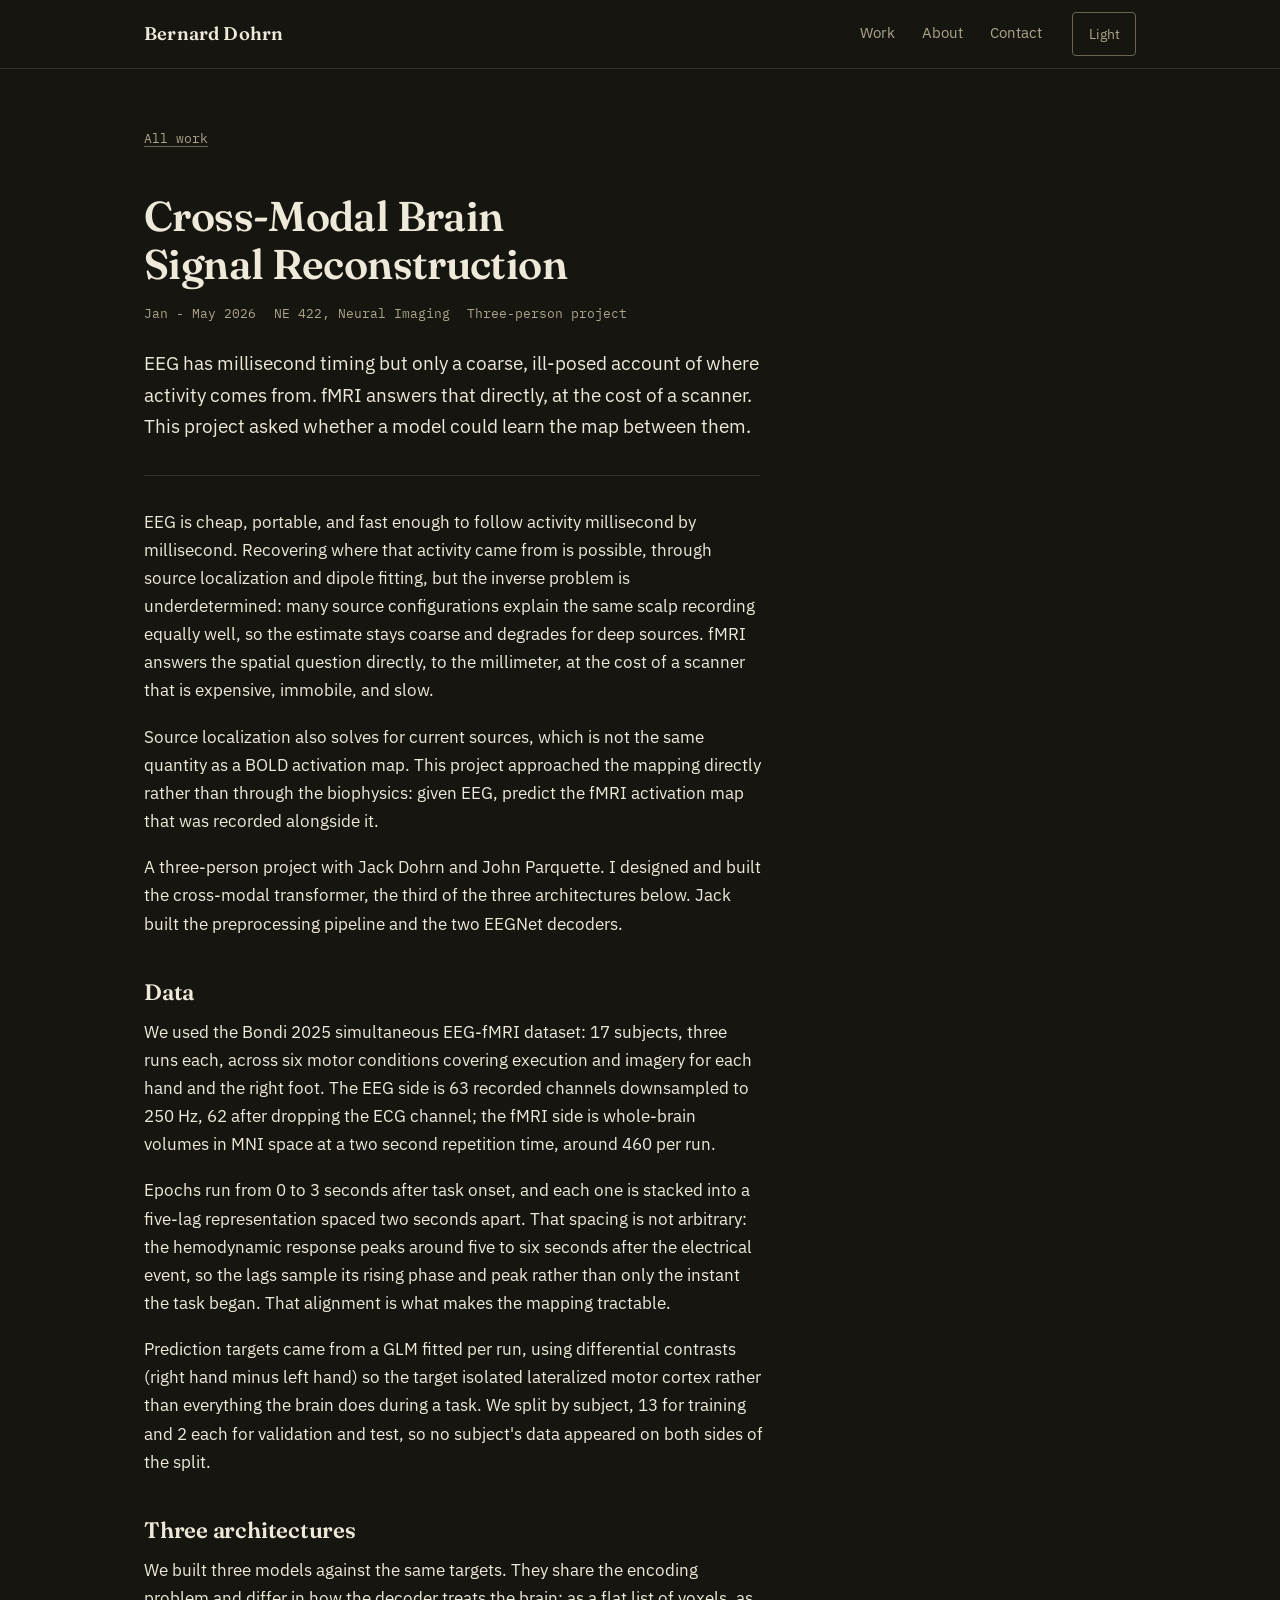
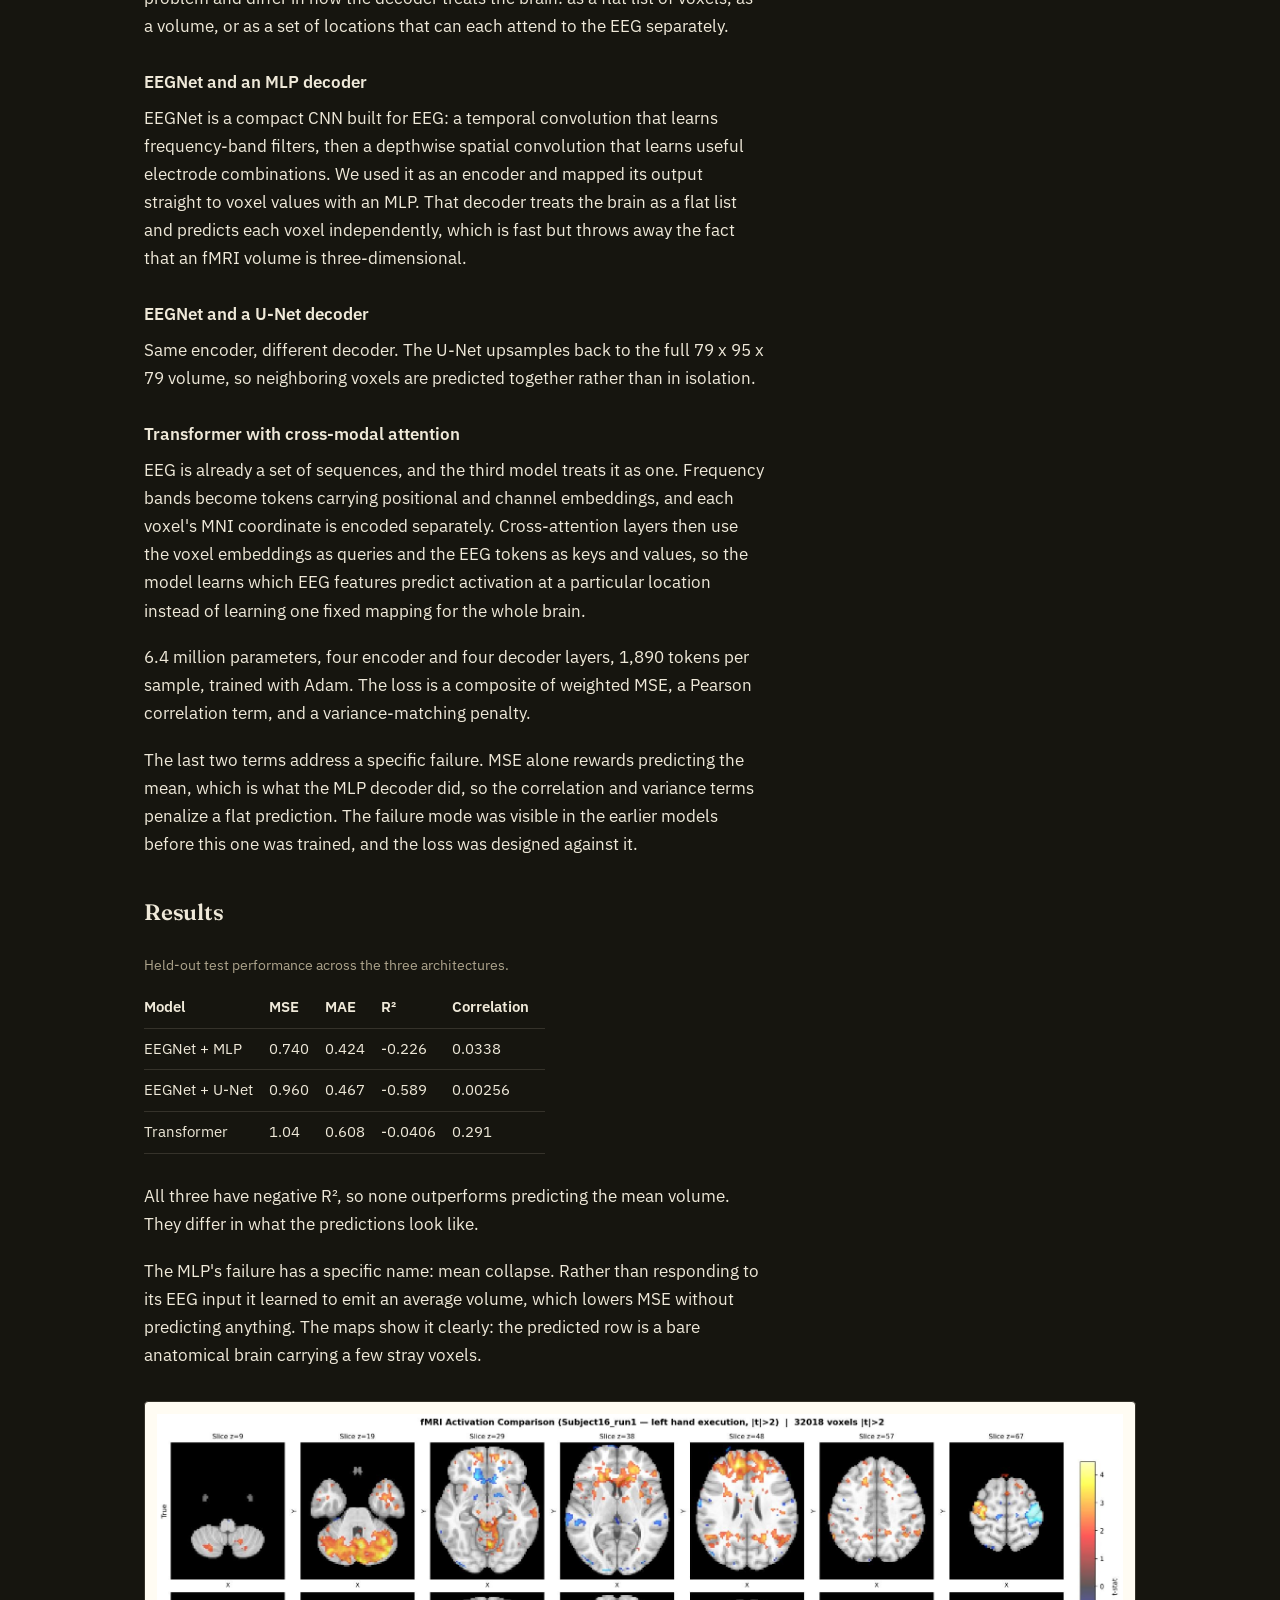
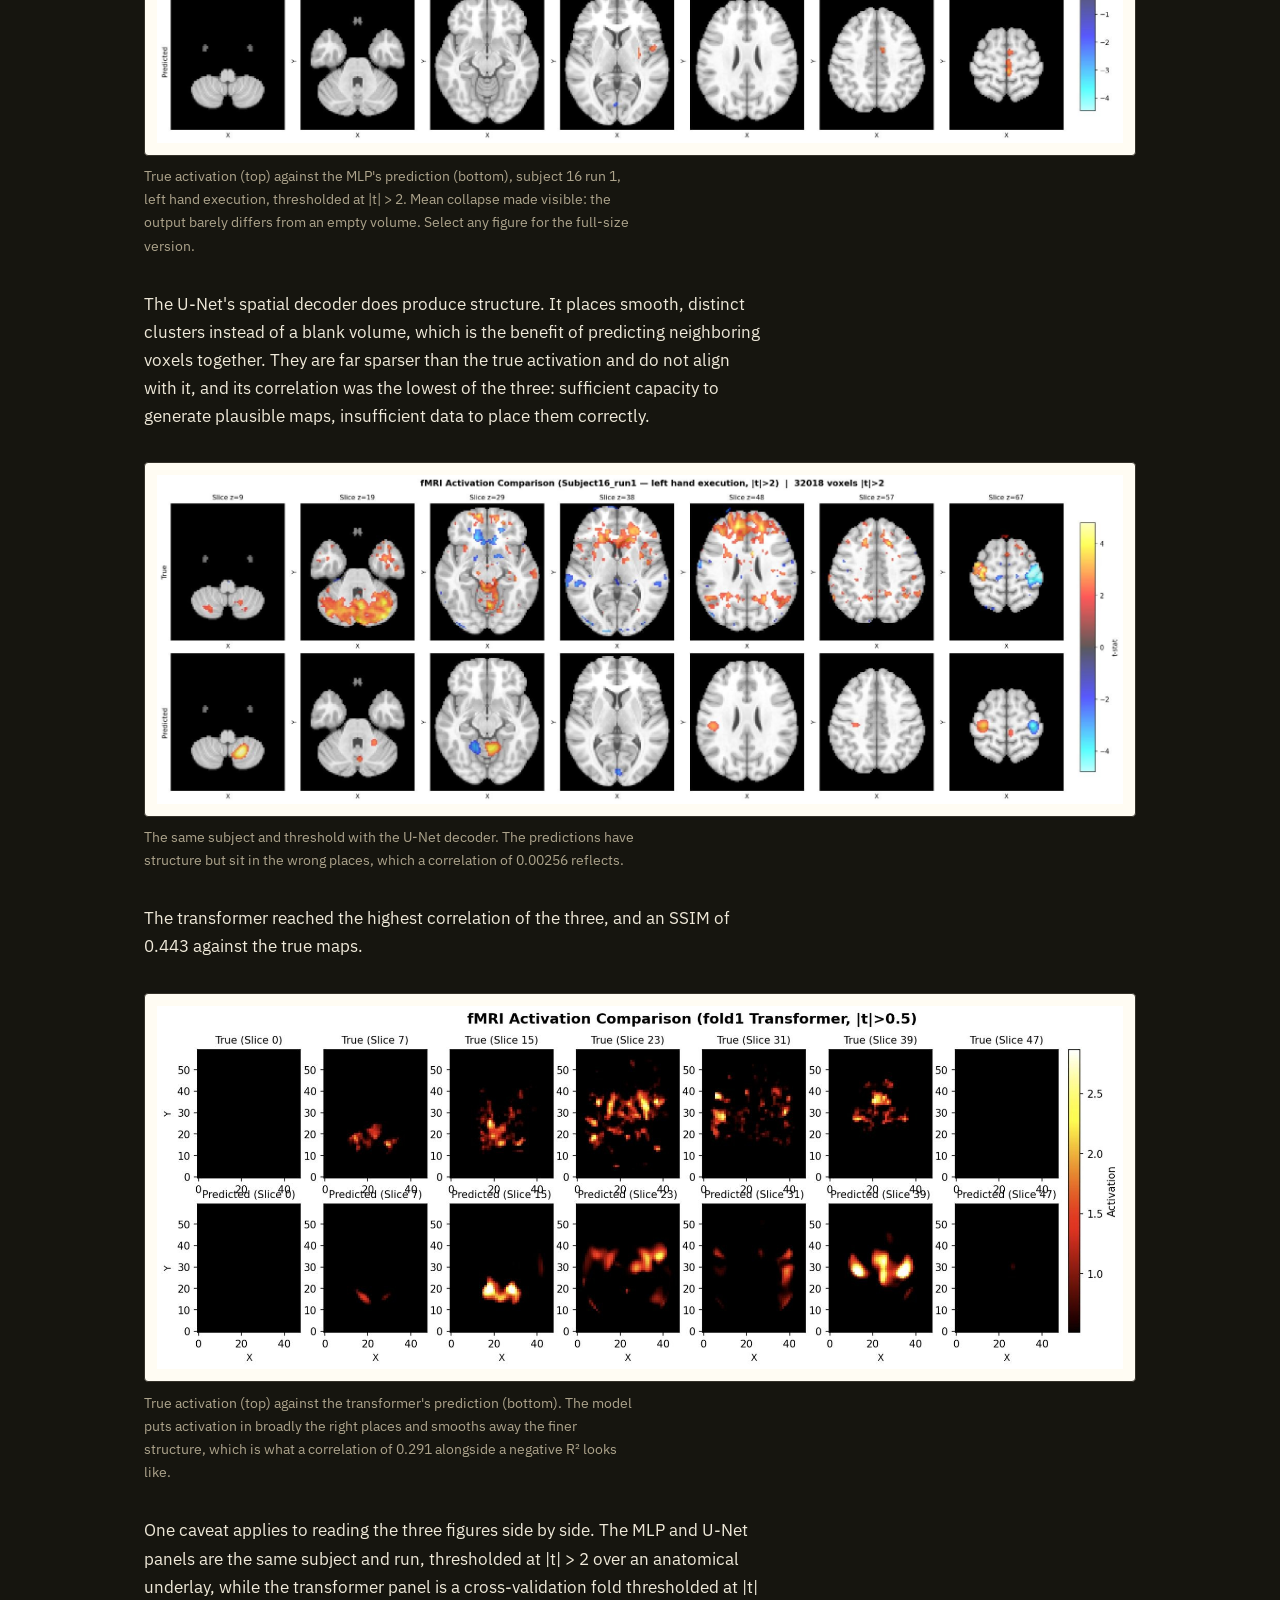
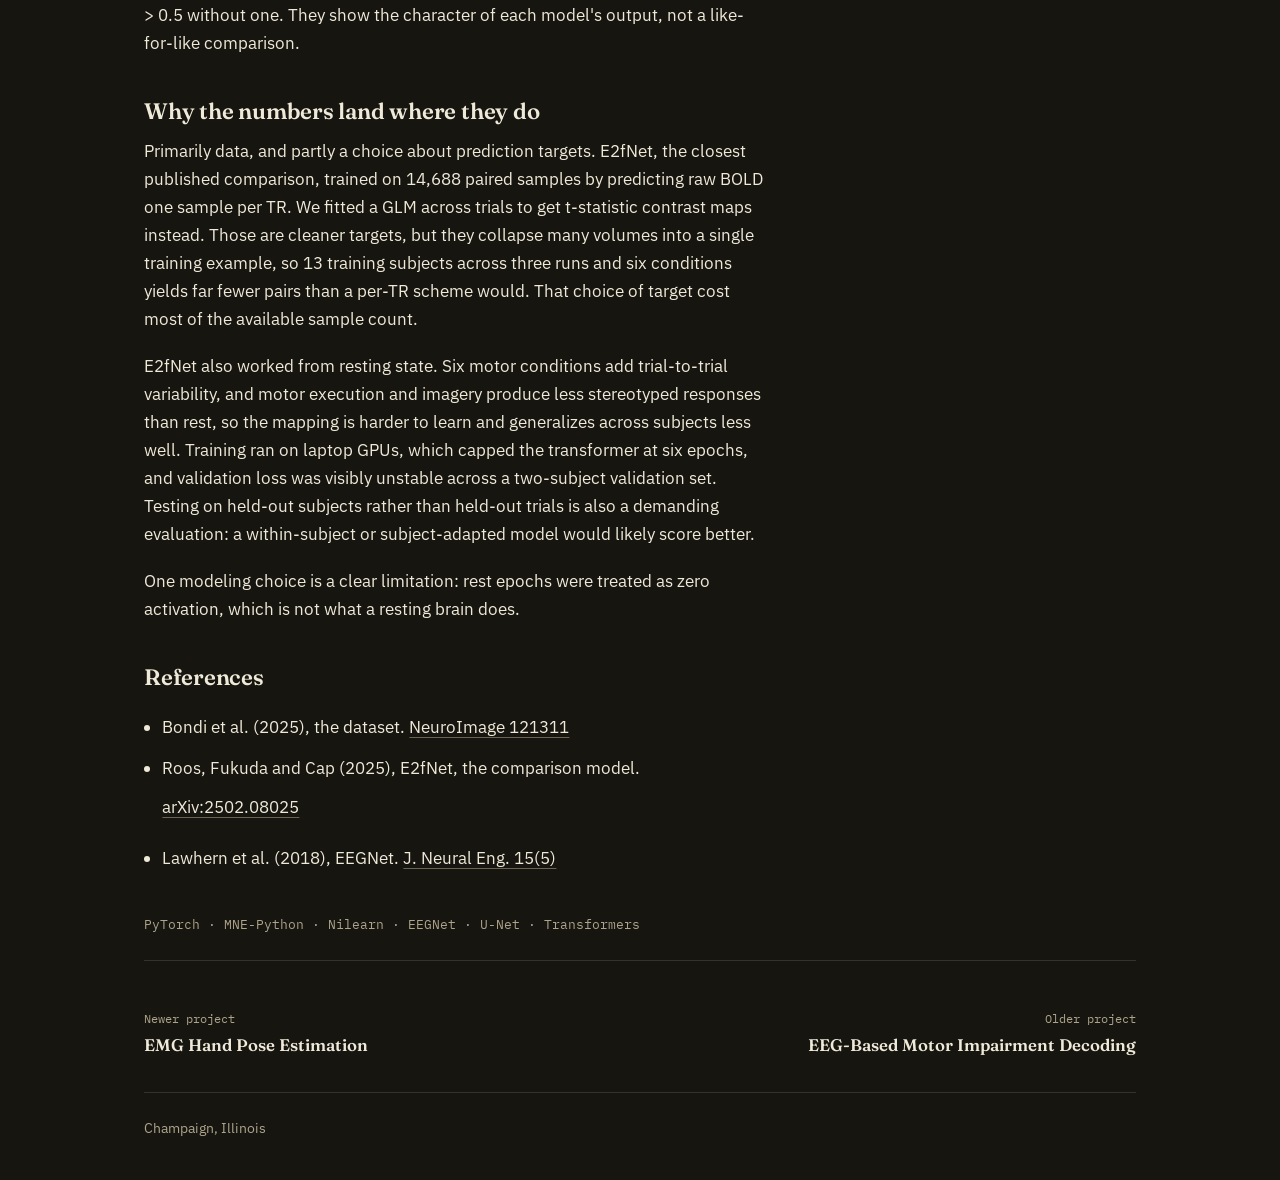
==== eeg-fmri-reconstruction.html @ 4f85c521 "Portfolio site: index, five project pages, and shared styles" ====
<!doctype html>
<html lang="en">
<head>
<meta charset="utf-8">
<meta name="viewport" content="width=device-width, initial-scale=1">
<title>Cross-Modal Brain Signal Reconstruction | Bernard Dohrn</title>
<meta name="description" content="Three architectures for predicting fMRI activation maps from EEG alone, including a transformer with cross-modal attention.">

<!-- Applied before first paint so a saved light theme never flashes dark. -->
<script>
  try {
    var t = localStorage.getItem('theme');
    if (t === 'light' || t === 'dark') document.documentElement.dataset.theme = t;
  } catch (e) {}
</script>

<link rel="preconnect" href="https://fonts.googleapis.com">
<link rel="preconnect" href="https://fonts.gstatic.com" crossorigin>
<link rel="stylesheet" href="https://fonts.googleapis.com/css2?family=Fraunces:opsz,wght@9..144,500..700&family=IBM+Plex+Mono:wght@400;500&family=IBM+Plex+Sans:wght@400;500;600&display=swap">
<link rel="stylesheet" href="styles.css">
</head>
<body>

<a class="skip-link" href="#main">Skip to content</a>

<header class="masthead" id="top">
  <div class="masthead__inner">
    <a class="masthead__name" href="index.html">Bernard Dohrn</a>
    <nav class="masthead__nav" aria-label="Sections">
      <a href="index.html#work">Work</a>
      <a href="index.html#about">About</a>
      <a href="index.html#contact">Contact</a>
      <button class="theme-toggle" type="button" id="theme-toggle" aria-label="Switch to light theme">Light</button>
    </nav>
  </div>
</header>

<main id="main">
  <article class="project">
    <p class="project__back"><a href="index.html#work">All work</a></p>

    <h1 class="project__title">Cross-Modal Brain Signal Reconstruction</h1>

    <p class="project__meta">
        <span class="project__meta-item">Jan - May 2026</span>
        <span class="project__meta-item">NE 422, Neural Imaging</span>
        <span class="project__meta-item">Three-person project</span>
      </p>

    <p class="project__lede">EEG has millisecond timing but only a coarse, ill-posed account of where activity comes from.
      fMRI answers that directly, at the cost of a scanner. This project asked whether a model
      could learn the map between them.</p>

    <div class="prose">
      <p>EEG is cheap, portable, and fast enough to follow activity millisecond by millisecond.
        Recovering where that activity came from is possible, through source localization and
        dipole fitting, but the inverse problem is underdetermined: many source configurations
        explain the same scalp recording equally well, so the estimate stays coarse and
        degrades for deep sources. fMRI answers the spatial question directly, to the
        millimeter, at the cost of a scanner that is expensive, immobile, and slow.</p>

      <p>Source localization also solves for current sources, which is not the same quantity as a BOLD
        activation map. This project approached the mapping directly rather than through the
        biophysics: given EEG, predict the fMRI activation map that was recorded alongside it.</p>

      <p>A three-person project with Jack Dohrn and John Parquette. I designed and built the
        cross-modal transformer, the third of the three architectures below. Jack built the
        preprocessing pipeline and the two EEGNet decoders.</p>

      <h2>Data</h2>

      <p>We used the Bondi 2025 simultaneous EEG-fMRI dataset: 17 subjects, three runs each, across six
        motor conditions covering execution and imagery for each hand and the right foot. The
        EEG side is 63 recorded channels downsampled to 250 Hz, 62 after dropping the ECG
        channel; the fMRI side is whole-brain volumes in MNI space at a two second repetition
        time, around 460 per run.</p>

      <p>Epochs run from 0 to 3 seconds after task onset, and each one is stacked into a five-lag
        representation spaced two seconds apart. That spacing is not arbitrary: the
        hemodynamic response peaks around five to six seconds after the electrical event, so
        the lags sample its rising phase and peak rather than only the instant the task began.
        That alignment is what makes the mapping tractable.</p>

      <p>Prediction targets came from a GLM fitted per run, using differential contrasts (right hand
        minus left hand) so the target isolated lateralized motor cortex rather than
        everything the brain does during a task. We split by subject, 13 for training and 2
        each for validation and test, so no subject's data appeared on both sides of the
        split.</p>

      <h2>Three architectures</h2>

      <p>We built three models against the same targets. They share the encoding problem and differ in
        how the decoder treats the brain: as a flat list of voxels, as a volume, or as a set
        of locations that can each attend to the EEG separately.</p>

      <h3>EEGNet and an MLP decoder</h3>

      <p>EEGNet is a compact CNN built for EEG: a temporal convolution that learns frequency-band
        filters, then a depthwise spatial convolution that learns useful electrode
        combinations. We used it as an encoder and mapped its output straight to voxel values
        with an MLP. That decoder treats the brain as a flat list and predicts each voxel
        independently, which is fast but throws away the fact that an fMRI volume is
        three-dimensional.</p>

      <h3>EEGNet and a U-Net decoder</h3>

      <p>Same encoder, different decoder. The U-Net upsamples back to the full 79 x 95 x 79 volume, so
        neighboring voxels are predicted together rather than in isolation.</p>

      <h3>Transformer with cross-modal attention</h3>

      <p>EEG is already a set of sequences, and the third model treats it as one. Frequency bands
        become tokens carrying positional and channel embeddings, and each voxel's MNI
        coordinate is encoded separately. Cross-attention layers then use the voxel embeddings
        as queries and the EEG tokens as keys and values, so the model learns which EEG
        features predict activation at a particular location instead of learning one fixed
        mapping for the whole brain.</p>

      <p>6.4 million parameters, four encoder and four decoder layers, 1,890 tokens per sample, trained
        with Adam. The loss is a composite of weighted MSE, a Pearson correlation term, and a
        variance-matching penalty.</p>

      <p>The last two terms address a specific failure. MSE alone rewards predicting the mean, which is
        what the MLP decoder did, so the correlation and variance terms penalize a flat
        prediction. The failure mode was visible in the earlier models before this one was
        trained, and the loss was designed against it.</p>

      <h2>Results</h2>

      <table>
        <caption>Held-out test performance across the three architectures.</caption>
        <thead>
          <tr>
            <th scope="col">Model</th>
            <th scope="col">MSE</th>
            <th scope="col">MAE</th>
            <th scope="col">R&sup2;</th>
            <th scope="col">Correlation</th>
          </tr>
        </thead>
        <tbody>
          <tr><td>EEGNet + MLP</td><td>0.740</td><td>0.424</td><td>-0.226</td><td>0.0338</td></tr>
          <tr><td>EEGNet + U-Net</td><td>0.960</td><td>0.467</td><td>-0.589</td><td>0.00256</td></tr>
          <tr><td>Transformer</td><td>1.04</td><td>0.608</td><td>-0.0406</td><td>0.291</td></tr>
        </tbody>
      </table>

      <p>All three have negative R&sup2;, so none outperforms predicting the mean volume. They differ
        in what the predictions look like.</p>

      <p>The MLP's failure has a specific name: mean collapse. Rather than responding to its EEG input
        it learned to emit an average volume, which lowers MSE without predicting anything.
        The maps show it clearly: the predicted row is a bare anatomical brain carrying a few
        stray voxels.</p>

      <figure>
        <a class="plate" href="images/eeg-fmri-mlp-activation.jpg">
          <img src="images/eeg-fmri-mlp-activation.jpg" width="2048" height="697" loading="lazy" decoding="async"
               alt="Two rows of seven axial brain slices on an anatomical underlay. The top row, true fMRI activation, is densely covered with orange and blue clusters. The bottom row, the MLP's prediction, is almost entirely bare, carrying only two or three small specks of activation across all seven slices.">
        </a>
        <figcaption>True activation (top) against the MLP's prediction (bottom), subject
          16 run 1, left hand execution, thresholded at |t| &gt; 2. Mean collapse made visible: the output barely differs from an empty volume. Select any figure for
          the full-size version.</figcaption>
      </figure>

      <p>The U-Net's spatial decoder does produce structure. It places smooth, distinct clusters
        instead of a blank volume, which is the benefit of predicting neighboring voxels
        together. They are far sparser than the true activation and do not align with it, and
        its correlation was the lowest of the three: sufficient capacity to generate plausible
        maps, insufficient data to place them correctly.</p>

      <figure>
        <a class="plate" href="images/eeg-fmri-unet-activation.jpg">
          <img src="images/eeg-fmri-unet-activation.jpg" width="2048" height="697" loading="lazy" decoding="async"
               alt="The same seven axial slices and the same densely activated true row. The bottom row, the U-Net's prediction, shows roughly six isolated smooth blobs across the seven slices, far sparser than the true maps and in different locations.">
        </a>
        <figcaption>The same subject and threshold with the U-Net decoder. The predictions
          have structure but sit in the wrong places, which a correlation of 0.00256
          reflects.</figcaption>
      </figure>

      <p>The transformer reached the highest correlation of the three, and an SSIM of 0.443 against the
        true maps.</p>

      <figure>
        <a class="plate" href="images/eeg-fmri-transformer-activation.jpg">
          <img src="images/eeg-fmri-transformer-activation.jpg" width="1871" height="705" loading="lazy" decoding="async"
               alt="Two rows of seven axial brain slices on a black background. The top row is true fMRI activation, the bottom row is the transformer's prediction. Predicted activation falls in broadly the same regions but appears as smoother, larger blobs, and the empty end slices stay empty in both rows.">
        </a>
        <figcaption>True activation (top) against the transformer's prediction (bottom).
          The model puts activation in broadly the right places and smooths away the finer
          structure, which is what a correlation of 0.291 alongside a negative R&sup2;
          looks like.</figcaption>
      </figure>

      <p>One caveat applies to reading the three figures side by side. The MLP and U-Net panels are the
        same subject and run, thresholded at |t| &gt; 2 over an anatomical underlay, while the
        transformer panel is a cross-validation fold thresholded at |t| &gt; 0.5 without one.
        They show the character of each model's output, not a like-for-like comparison.</p>

      <h2>Why the numbers land where they do</h2>

      <p>Primarily data, and partly a choice about prediction targets. E2fNet, the closest published
        comparison, trained on 14,688 paired samples by predicting raw BOLD one sample per TR.
        We fitted a GLM across trials to get t-statistic contrast maps instead. Those are
        cleaner targets, but they collapse many volumes into a single training example, so 13
        training subjects across three runs and six conditions yields far fewer pairs than a
        per-TR scheme would. That choice of target cost most of the available sample count.</p>

      <p>E2fNet also worked from resting state. Six motor conditions add trial-to-trial variability,
        and motor execution and imagery produce less stereotyped responses than rest, so the
        mapping is harder to learn and generalizes across subjects less well. Training ran on
        laptop GPUs, which capped the transformer at six epochs, and validation loss was
        visibly unstable across a two-subject validation set. Testing on held-out subjects
        rather than held-out trials is also a demanding evaluation: a within-subject or
        subject-adapted model would likely score better.</p>

      <p>One modeling choice is a clear limitation: rest epochs were treated as zero activation, which
        is not what a resting brain does.</p>

      <h2>References</h2>

      <ul>
        <li>Bondi et al. (2025), the dataset.
          <a href="https://doi.org/10.1016/j.neuroimage.2025.121311">NeuroImage 121311</a></li>
        <li>Roos, Fukuda and Cap (2025), E2fNet, the comparison model.
          <a href="https://arxiv.org/abs/2502.08025">arXiv:2502.08025</a></li>
        <li>Lawhern et al. (2018), EEGNet.
          <a href="https://doi.org/10.1088/1741-2552/aace8c">J. Neural Eng. 15(5)</a></li>
      </ul>

    </div>

    <p class="project__stack">PyTorch<span aria-hidden="true"> · </span>MNE-Python<span aria-hidden="true"> · </span>Nilearn<span aria-hidden="true"> · </span>EEGNet<span aria-hidden="true"> · </span>U-Net<span aria-hidden="true"> · </span>Transformers</p>
  </article>

  <nav class="pager" aria-label="Other projects">
        <a class="pager__link" href="emg-hand-pose.html">
          <span class="pager__dir">Newer project</span>
          <span class="pager__title">EMG Hand Pose Estimation</span>
        </a>
        <a class="pager__link pager__link--older" href="motor-impairment-decoding.html">
          <span class="pager__dir">Older project</span>
          <span class="pager__title">EEG-Based Motor Impairment Decoding</span>
        </a>
  </nav>
</main>

<footer class="footer">
  <div class="footer__inner">
    <p>Champaign, Illinois</p>
  </div>
</footer>

<script src="main.js"></script>
</body>
</html>
---- styles.css ----
/*
  Bernard Dohrn, portfolio.
  Direction, palette reasoning, and dials live in DESIGN.md.
  Dials held here: ENERGY 2 / RHYTHM 2 / MOTION 1.
*/

/* Tokens */

:root {
  /* Dark is the default: it is the stated brand direction, not a trend. */
  --ground:     #16150F;
  --surface:    #1E1C15;
  --ink:        #EFE9D9;
  --ink-muted:  #ADA48C;
  --edge:       #6B6455;
  --rule:       #35322A;
  --accent:     #7FE86B;

  --font-serif: 'Fraunces', Georgia, 'Times New Roman', serif;
  --font-sans:  'IBM Plex Sans', 'Segoe UI', system-ui, -apple-system, sans-serif;
  --font-mono:  'IBM Plex Mono', ui-monospace, 'Cascadia Mono', Consolas, monospace;

  /* Two radii only. Nothing on this page is a pill. */
  --radius-sm: 2px;
  --radius-md: 4px;

  --measure: 62ch;

  /* One container width and one gutter, shared by the masthead, the sections,
     and the footer, so all three land on the same left edge. */
  --container: 62rem;
  --gutter: 1.25rem;
}

:root[data-theme="light"] {
  --ground:     #F6F1E4;
  --surface:    #FFFCF3;
  --ink:        #191710;
  --ink-muted:  #57503F;
  --edge:       #8A8271;
  --rule:       #DDD5C2;
  --accent:     #256E1F;
}

/* Base */

*, *::before, *::after { box-sizing: border-box; }

html {
  scroll-behavior: smooth;
}

body {
  margin: 0;
  background: var(--ground);
  color: var(--ink);
  font-family: var(--font-sans);
  /* Fluid, so the body text has a mobile register of its own. */
  font-size: clamp(1rem, 0.96rem + 0.2vw, 1.0625rem);
  line-height: 1.65;
  -webkit-font-smoothing: antialiased;
  /* Overflow is prevented at the source (minmax(0,1fr) tracks, max-widths)
     rather than clipped here: overflow-x on html or body would create a
     scroll container and break the sticky masthead. This only catches a
     pathological unbroken string. */
  overflow-wrap: break-word;
}

p { margin: 0 0 1.1em; max-width: var(--measure); }
p:last-child { margin-bottom: 0; }

a {
  color: inherit;
  text-decoration: underline;
  text-decoration-color: var(--edge);
  text-underline-offset: 0.22em;
  text-decoration-thickness: 1px;
  transition: text-decoration-color 120ms ease, color 120ms ease;
}

/* MOTION 1: hover and focus are the only places anything moves. */
a:hover { text-decoration-color: var(--accent); }

:focus-visible {
  outline: 2px solid var(--accent);
  outline-offset: 3px;
  border-radius: var(--radius-sm);
}

@media (prefers-reduced-motion: reduce) {
  html { scroll-behavior: auto; }
  * { transition-duration: 0.01ms !important; }
}

.skip-link {
  position: absolute;
  left: 0.75rem;
  top: -4rem;
  z-index: 10;
  padding: 0.75rem 1rem;
  background: var(--surface);
  color: var(--ink);
  border: 1px solid var(--edge);
  border-radius: var(--radius-md);
  text-decoration: none;
  transition: top 120ms ease;
}
.skip-link:focus { top: 0.75rem; }

.code {
  font-family: var(--font-mono);
  font-size: 0.85em;
  color: var(--ink-muted);
}

/* Masthead */

/*
  Mobile gets two rows and no stickiness: one row cannot hold the name, three
  links, and the toggle at 375px without cramping the tap targets, and a tall
  sticky bar would eat the screen. From 40rem it fits on one row, so it sticks.
*/
/* The bar itself is full bleed so its rule spans the viewport; the inner
   wrapper is what aligns with the content column. */
.masthead {
  padding: 0 var(--gutter);
  border-bottom: 1px solid var(--rule);
  background: var(--ground);
}

.masthead__inner {
  max-width: var(--container);
  margin: 0 auto;
  padding: 0.75rem 0;
  display: flex;
  flex-direction: column;
  gap: 0.25rem;
}

.masthead__name {
  /* Matches the 44px minimum the nav links already carry: it is a real link
     to the top of the page, so it is a real tap target. */
  display: inline-flex;
  align-items: center;
  min-height: 44px;
  align-self: flex-start;
  font-family: var(--font-serif);
  font-size: 1.15rem;
  font-weight: 600;
  letter-spacing: 0.01em;
  text-decoration: none;
}
.masthead__name:hover { text-decoration: underline; text-decoration-color: var(--accent); }

.masthead__nav {
  display: flex;
  align-items: center;
  gap: 0.25rem;
  margin-left: -0.6rem;
}

.masthead__nav a {
  /* 44px minimum touch target, with spacing between neighbors. */
  display: inline-flex;
  align-items: center;
  min-height: 44px;
  padding: 0 0.6rem;
  font-size: 0.9375rem;
  color: var(--ink-muted);
  text-decoration: none;
  border-bottom: 2px solid transparent;
}
.masthead__nav a:hover { color: var(--ink); border-bottom-color: var(--accent); }

.theme-toggle {
  min-height: 44px;
  min-width: 64px;
  margin-left: auto;
  padding: 0 0.85rem;
  font-family: var(--font-sans);
  font-size: 0.875rem;
  color: var(--ink-muted);
  background: transparent;
  border: 1px solid var(--edge);
  border-radius: var(--radius-md);
  cursor: pointer;
  transition: color 120ms ease, border-color 120ms ease;
}
.theme-toggle:hover { color: var(--ink); border-color: var(--ink-muted); }

/* Shared layout */

main { padding: 0 var(--gutter); }

.intro,
.work,
.about,
.contact {
  max-width: var(--container);
  margin: 0 auto;
}

/* Sections carry deliberately different vertical registers rather than one
   uniform pad: the intro opens wide, work is dense, contact closes tight. */
.intro   { padding: 5rem 0 3rem; }
.work    { padding: 1rem 0 2.5rem; }
.about   { padding: 3rem 0 2.5rem; border-top: 1px solid var(--rule); }
.contact { padding: 2.5rem 0 3.5rem; border-top: 1px solid var(--rule); }

/* Breathing room above a jumped-to section. These ids exist only on the index,
   which no longer has a sticky bar to clear, so this is spacing, not clearance. */
#work, #about, #contact { scroll-margin-top: 2rem; }

.section-heading {
  margin: 0 0 2rem;
  font-family: var(--font-sans);
  font-size: 0.8125rem;
  font-weight: 600;
  /* Modest tracking to separate the label from prose. Not the wide-tracked
     uppercase display treatment; it stays small and quiet. */
  letter-spacing: 0.08em;
  text-transform: uppercase;
  color: var(--ink-muted);
}

/* Intro */

.intro { position: relative; }

/*
  The identity block is centered; the prose below it is not. The change in
  alignment is what separates the header from the content, and the content then
  shares its left edge with every section further down the page.
*/
.intro__identity {
  text-align: center;
  margin-bottom: 3.5rem;
}

/*
  On the index the toggle sits in the page's top-right corner, which is where it
  already sits inside the masthead on the project pages, so it does not move
  between page types.
*/
.intro > .theme-toggle {
  position: absolute;
  top: 1.25rem;
  right: 0;
  margin: 0;
}

/* The name is the page's h1: on a personal site it is the thing being named,
   and it gives the index an opening the masthead wordmark is too small to be. */
.intro__name {
  margin: 0 0 0.3rem;
  font-family: var(--font-serif);
  font-size: clamp(2.5rem, 1.7rem + 3.4vw, 4.25rem);
  font-weight: 600;
  line-height: 1.04;
  letter-spacing: -0.025em;
}

/* Set in the same mono as the project rails, so the page opens in a voice it
   goes on to use rather than introducing a second one for the header alone. */
.intro__disciplines {
  margin: 0 0 1.5rem;
  max-width: none;
  font-family: var(--font-mono);
  /* Same size as the project rails, so it reads as a label on the name rather
     than a line of its own. */
  font-size: 0.8125rem;
  line-height: 1.5;
  color: var(--ink-muted);
}

/*
  The index carries its navigation here rather than in a bar. The name is already
  the largest thing on the page, so a sticky wordmark above it would say the same
  thing twice. Project pages keep the masthead: they have no hero to hold this,
  and their write-ups are long enough to need nav that stays put.
*/
.hero-nav {
  display: flex;
  flex-wrap: wrap;
  align-items: center;
  justify-content: center;
  gap: 0 1.25rem;
  margin: 0;
}

.hero-nav a {
  display: inline-flex;
  align-items: center;
  min-height: 44px;
  padding: 0 0.6rem;
  font-size: 1rem;
  color: var(--ink-muted);
  text-decoration: none;
  border-bottom: 2px solid transparent;
}
.hero-nav a:hover { color: var(--ink); border-bottom-color: var(--accent); }

.intro__lede + .intro__lede { margin-top: 1.1em; }

.intro__lede {
  font-size: clamp(1.0625rem, 1rem + 0.3vw, 1.1875rem);
  color: var(--ink);
  max-width: 58ch;
}

/* Work entries */

/*
  The metadata rail is the identity motif: date, program, status, set in mono
  like the channel labels down the edge of a recording. It carries real data,
  so it is structure rather than a decorative stripe. It stacks above the entry
  on narrow screens instead of being dropped.
*/
.entry {
  padding: 2rem 0;
  border-top: 1px solid var(--rule);
}
.entry:first-of-type { border-top: none; padding-top: 0; }

.entry__rail {
  margin: 0 0 1rem;
  font-family: var(--font-mono);
  font-size: 0.8125rem;
  line-height: 1.5;
  color: var(--ink-muted);
}
.entry__rail p { margin: 0 0 0.35rem; max-width: none; }
.entry__rail p:last-child { margin-bottom: 0; }

.entry__dates { color: var(--ink); }

.entry__status {
  display: flex;
  align-items: center;
  gap: 0.4rem;
  color: var(--accent);
}
/* The word "Active" carries the meaning; the mark only reinforces it, so the
   status is never communicated by color alone. */
.entry__status-mark {
  width: 7px;
  height: 7px;
  border-radius: 50%;
  background: var(--accent);
  flex: none;
}

.entry__title {
  margin: 0 0 0.75rem;
  font-family: var(--font-serif);
  font-size: clamp(1.35rem, 1.15rem + 0.85vw, 1.75rem);
  font-weight: 600;
  line-height: 1.2;
  letter-spacing: -0.01em;
}

.entry__stack {
  margin-top: 1.1em;
  font-family: var(--font-mono);
  font-size: 0.8125rem;
  color: var(--ink-muted);
}

/* Two 44px targets separated only by a whitespace node sit about 4px apart,
   which is a coin flip under a thumb. The gap is the other half of tappability. */
.entry__links {
  display: flex;
  flex-wrap: wrap;
  gap: 0 1.75rem;
  margin-top: 0.9em;
  font-size: 0.9375rem;
}
.entry__links a { min-height: 44px; display: inline-flex; align-items: center; }

/* About */

/*
  A different composition from Work on purpose (RHYTHM 2): no rail, run-in
  labels above their content, single measure. Two sections that share a layout
  read as a template.
*/
.about__row { margin-bottom: 2rem; }
.about__row:last-child { margin-bottom: 0; }

.about__label {
  margin: 0 0 0.5rem;
  font-family: var(--font-serif);
  font-size: 1.0625rem;
  font-weight: 600;
  color: var(--ink);
}

.about__lead { max-width: 56ch; }

.about__aside {
  color: var(--ink-muted);
  font-size: 0.9375rem;
  max-width: 56ch;
}

.about__list {
  margin: 0;
  padding: 0;
  list-style: none;
  font-size: 0.9375rem;
}
.about__list li {
  padding: 0.25rem 0;
  display: flex;
  gap: 0.6rem;
}
.about__list .code { flex: none; min-width: 5.5rem; }

/* Marks a course that has not been taken yet, so the list cannot be read as a
   claim about completed work. */
.about__when {
  font-family: var(--font-mono);
  font-size: 0.75rem;
  color: var(--ink-muted);
  white-space: nowrap;
}

/* Contact */

.contact__lede { max-width: 52ch; }

.contact__list {
  margin: 1.25rem 0 0;
  padding: 0;
  list-style: none;
}
.contact__list li { margin-bottom: 0.25rem; }
.contact__list a {
  display: inline-flex;
  align-items: center;
  min-height: 44px;
  font-size: 1.0625rem;
}

/* Footer */

.footer {
  padding: 0 var(--gutter);
  font-size: 0.875rem;
  color: var(--ink-muted);
}

.footer__inner {
  max-width: var(--container);
  margin: 0 auto;
  padding: 1.5rem 0 2.5rem;
  border-top: 1px solid var(--rule);
}
.footer__inner p { margin: 0; }

/* Project pages */

/*
  A project page is a third composition, not the index entry enlarged. The rail
  turns on its side: the same mono metadata runs as one horizontal strip under
  the title, where a detail page has the width for it and no neighboring
  entries to line up against.
*/
.project {
  max-width: var(--container);
  margin: 0 auto;
  padding: 2rem 0 1rem;
}

.project__back {
  margin: 0 0 2rem;
  font-family: var(--font-mono);
  font-size: 0.8125rem;
}
.project__back a {
  display: inline-flex;
  align-items: center;
  min-height: 44px;
  color: var(--ink-muted);
}
.project__back a:hover { color: var(--ink); }

.project__title {
  margin: 0 0 0.9rem;
  font-family: var(--font-serif);
  font-size: clamp(1.75rem, 1.3rem + 2.1vw, 2.6rem);
  font-weight: 600;
  line-height: 1.15;
  letter-spacing: -0.015em;
  text-wrap: balance;
  max-width: 20ch;
}

.project__meta {
  display: flex;
  flex-wrap: wrap;
  align-items: center;
  gap: 0.4rem 1.1rem;
  margin: 0 0 1.5rem;
  max-width: none;
  font-family: var(--font-mono);
  font-size: 0.8125rem;
  color: var(--ink-muted);
}

.project__status {
  display: inline-flex;
  align-items: center;
  gap: 0.4rem;
  color: var(--accent);
}

.project__lede {
  margin: 0 0 2rem;
  padding-bottom: 2rem;
  border-bottom: 1px solid var(--rule);
  font-size: clamp(1.0625rem, 1rem + 0.3vw, 1.1875rem);
  max-width: 56ch;
}

.project__stack {
  margin-top: 2rem;
  font-family: var(--font-mono);
  font-size: 0.8125rem;
  color: var(--ink-muted);
}

/* Prose.
   Styling for detail that has not been written yet, so pasted-in headings,
   figures, tables and code land already matching the page. */

.prose { max-width: var(--measure); }

.prose h2 {
  margin: 2.5rem 0 0.75rem;
  font-family: var(--font-serif);
  font-size: 1.4rem;
  font-weight: 600;
  line-height: 1.25;
  letter-spacing: -0.01em;
}

.prose h3 {
  margin: 1.75rem 0 0.5rem;
  font-family: var(--font-sans);
  font-size: 1.0625rem;
  font-weight: 600;
}

.prose ul, .prose ol { margin: 0 0 1.1em; padding-left: 1.15rem; }
.prose li { margin-bottom: 0.35em; }

/* A citation link is short and sits inline, which leaves it around 21px tall and
   well under the 44px tap minimum. The padding buys the hit area; the list
   spacing keeps two neighboring targets from overlapping under a thumb. */
.prose li a {
  display: inline-block;
  padding: 0.65rem 0;
}
.prose li:has(a) { margin-bottom: 0.15em; }

.prose figure {
  margin: 2rem 0;
  max-width: none;
}
.prose img { display: block; max-width: 100%; height: auto; border-radius: var(--radius-sm); }

/*
  Matplotlib exports carry their own white ground and black axis labels, so they
  cannot sit directly on the dark theme. The plate turns that into a deliberate
  printed-figure treatment rather than a glaring rectangle, and it holds the same
  value in both themes because the image itself does not change with the theme.
  The caption stays outside the plate so it keeps the site's text colors.
*/
/* A figure wrapped in a link must not inherit the body underline. The image is
   the affordance; a rule drawn under it is just a stray line. */
.prose figure > a { display: block; text-decoration: none; }

/* An embedded player has no intrinsic size to lay out against, so the wrapper
   carries the aspect ratio and the iframe fills it. */
.prose .video {
  position: relative;
  aspect-ratio: 16 / 9;
  background: #000;
  border: 1px solid var(--rule);
  border-radius: var(--radius-md);
  overflow: hidden;
}
.prose .video iframe {
  position: absolute;
  inset: 0;
  width: 100%;
  height: 100%;
  border: 0;
}

.prose .plate {
  display: block;
  padding: 0.75rem;
  background: #FFFCF3;
  border: 1px solid var(--rule);
  border-radius: var(--radius-md);
  text-decoration: none;
}
.prose .plate img { border-radius: 0; }
.prose figcaption {
  margin-top: 0.6rem;
  font-size: 0.875rem;
  color: var(--ink-muted);
  max-width: 56ch;
}

/* Tables scroll inside themselves rather than pushing the page sideways. */
.prose table {
  display: block;
  overflow-x: auto;
  width: 100%;
  margin: 1.75rem 0;
  border-collapse: collapse;
  font-size: 0.9375rem;
  font-variant-numeric: tabular-nums;
}
.prose caption {
  margin-bottom: 0.6rem;
  font-size: 0.875rem;
  color: var(--ink-muted);
  text-align: left;
}
.prose th, .prose td {
  padding: 0.5rem 1rem 0.5rem 0;
  border-bottom: 1px solid var(--rule);
  text-align: left;
  vertical-align: top;
}
.prose th { font-weight: 600; }

.prose pre {
  margin: 1.5rem 0;
  padding: 1rem 1.1rem;
  overflow-x: auto;
  background: var(--surface);
  border: 1px solid var(--rule);
  border-radius: var(--radius-md);
}
.prose pre code { font-size: 0.8125rem; color: var(--ink); }
.prose code {
  font-family: var(--font-mono);
  font-size: 0.85em;
}

.prose blockquote {
  margin: 1.75rem 0;
  padding-left: 1.1rem;
  /* The rule marks quoted material, which is information, not decoration. */
  border-left: 2px solid var(--edge);
  color: var(--ink-muted);
}

/* Pager */

.pager {
  display: flex;
  flex-wrap: wrap;
  gap: 0.5rem 2rem;
  max-width: var(--container);
  margin: 0 auto;
  padding: 1.75rem 0 1rem;
  border-top: 1px solid var(--rule);
}

.pager__link {
  display: flex;
  flex-direction: column;
  gap: 0.2rem;
  min-height: 44px;
  justify-content: center;
  padding: 0.5rem 0;
  text-decoration: none;
}
/* When only the older link exists it still sits right, so the two pages read
   as one consistent pair rather than jumping sides. */
.pager__link--older { margin-left: auto; text-align: right; align-items: flex-end; }

.pager__dir {
  font-family: var(--font-mono);
  font-size: 0.75rem;
  color: var(--ink-muted);
}
.pager__title {
  font-family: var(--font-serif);
  font-size: 1.05rem;
  font-weight: 600;
}
.pager__link:hover .pager__title {
  text-decoration: underline;
  text-decoration-color: var(--accent);
  text-underline-offset: 0.22em;
}

/* Index entry titles link through.
   No resting underline: an underline on every heading turns the list into a
   wall of rules. It appears on hover and focus, where it confirms the target. */
.entry__title a {
  /* A one-line title is only ~27px tall, so short names like "OpenInteraction"
     fell under the 44px tap minimum while longer ones passed purely because
     they wrapped. The padding buys the hit area; the matching negative margin
     gives it back to the layout, so spacing is unchanged. */
  display: inline-block;
  padding: 0.6rem 0;
  margin: -0.6rem 0;
  text-decoration: none;
  color: inherit;
}
.entry__title a:hover {
  text-decoration: underline;
  text-decoration-color: var(--accent);
  text-underline-offset: 0.16em;
  text-decoration-thickness: 2px;
}

/* Breakpoints */

/*
  40rem: the masthead's name, links, and toggle now fit on one row, so it
  becomes a single compact sticky bar.
*/
@media (min-width: 40rem) {
  /* One gutter change moves the masthead, the sections, and the footer
     together, so the shared left edge survives the breakpoint. */
  :root { --gutter: 2rem; }

  .masthead {
    position: sticky;
    top: 0;
    z-index: 5;
  }
  .masthead__inner {
    flex-direction: row;
    align-items: center;
    justify-content: space-between;
    gap: 1.5rem;
  }
  .masthead__nav { margin-left: 0; gap: 0.5rem; }
  .theme-toggle { margin-left: 0.75rem; }

  .intro   { padding: 5rem 0 4rem; }
  .work    { padding: 1.5rem 0 3.5rem; }
  .about   { padding: 4rem 0 3.5rem; }
  .contact { padding: 3.5rem 0 4.5rem; }

  .project { padding: 3rem 0 1.5rem; }
  .pager   { padding: 2.5rem 0 1.5rem; }
}

/*
  56rem: there is finally room for a 11rem rail beside a readable measure, so
  the entry splits into rail and body. Below this it stays stacked, because a
  squeezed rail would starve the prose column.
*/
@media (min-width: 56rem) {
  .entry {
    display: grid;
    grid-template-columns: 11rem minmax(0, 1fr);
    gap: 2.75rem;
    padding: 2.5rem 0;
  }
  .entry__rail { margin: 0; text-align: right; }
  .entry__status { justify-content: flex-end; }

  /*
    About deliberately does NOT take the rail grid that Work uses. It stays a
    single flowing column with run-in serif labels, offset to sit under the
    section heading. Two sections sharing one geometry is how a page starts
    reading as a template.
  */
  .about__row { margin-bottom: 2.75rem; }

  .about__list { columns: 2; column-gap: 2.5rem; }
  .about__list li { break-inside: avoid; }

  /*
    Prose is capped at a reading measure, but a plot is not prose: a seven-slice
    comparison at 62ch is unreadable. Figures break out to the full container
    width instead. They share the container's left edge, so widening to the
    container width lands exactly on its right edge and cannot overflow; the
    min() keeps that true when the viewport is narrower than the container.
  */
  .prose figure {
    width: min(var(--container), calc(100vw - 2 * var(--gutter)));
  }
  .prose figcaption { max-width: 62ch; }

  /* Opt out of the breakout for an image whose native width is smaller than the
     container. Stretching a UI screenshot past its own pixels only blurs the
     text that made it worth showing. */
  .prose figure.narrow { width: auto; }
}
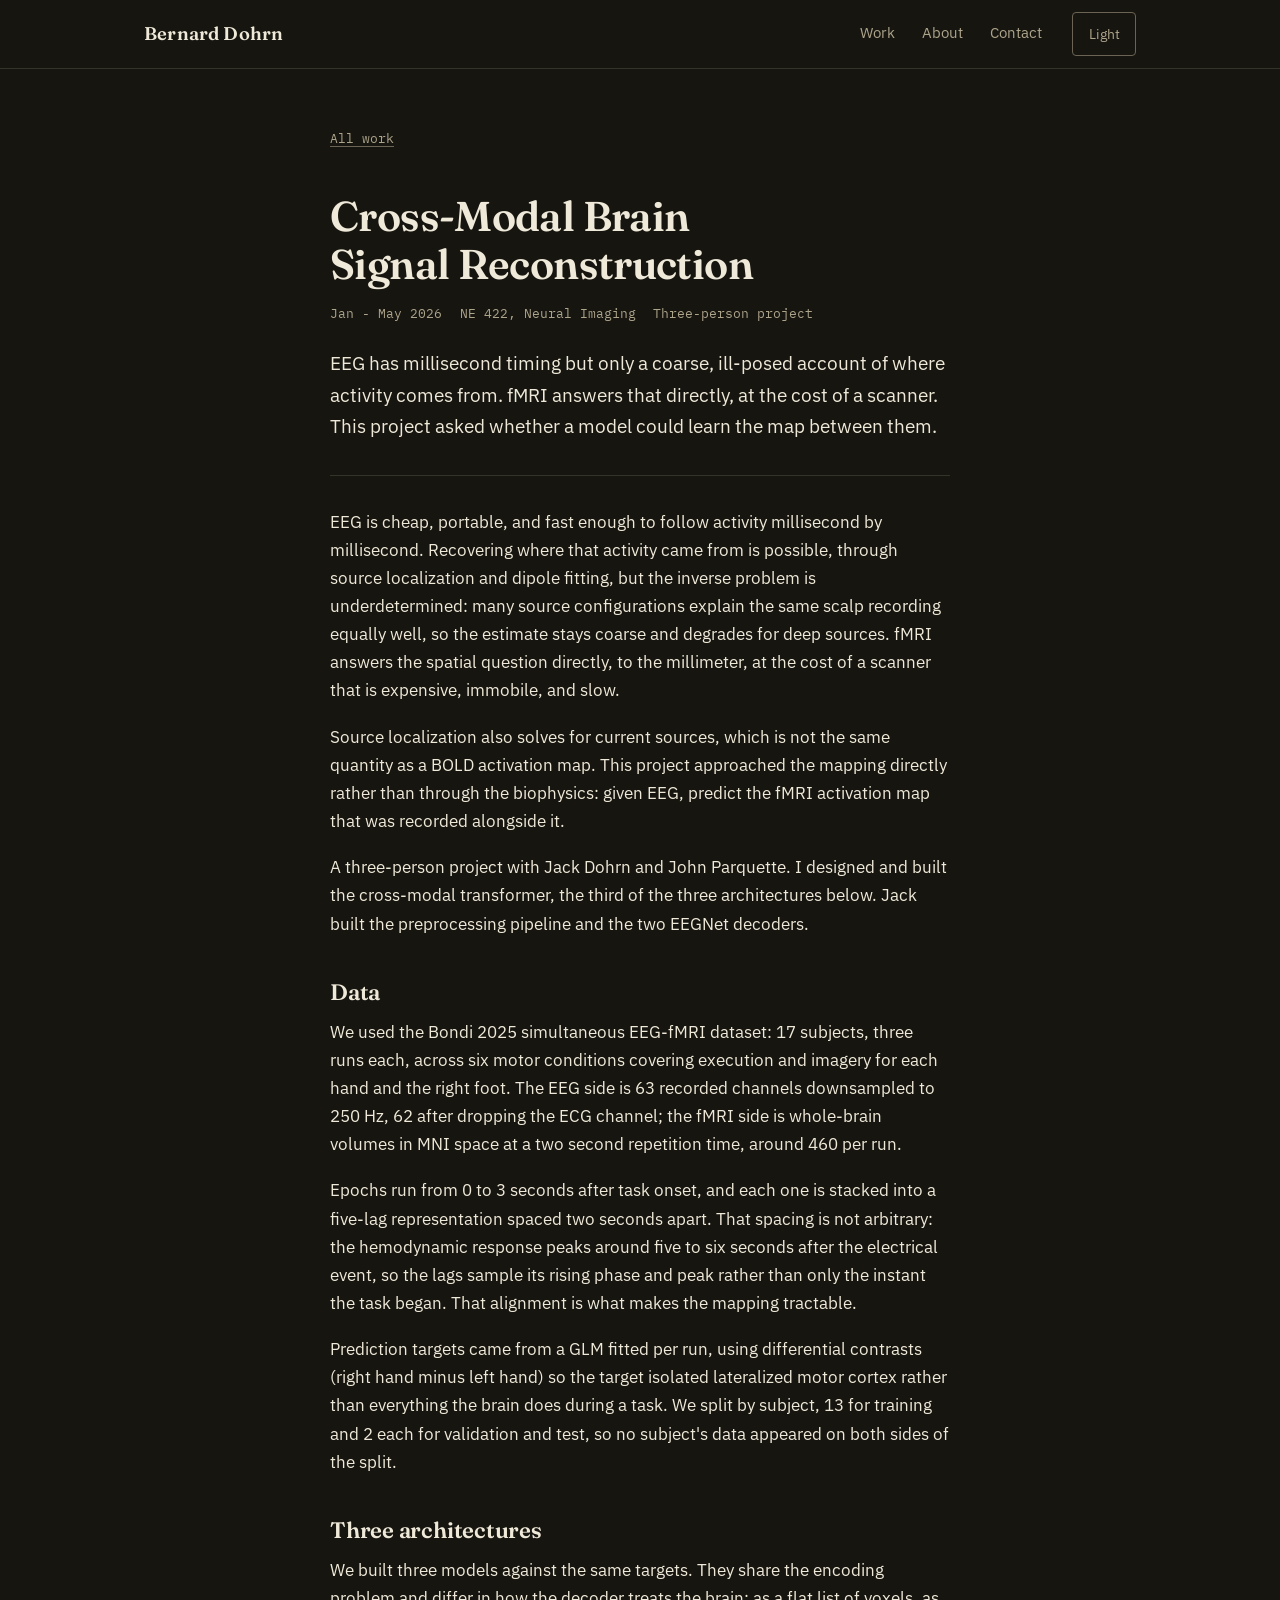
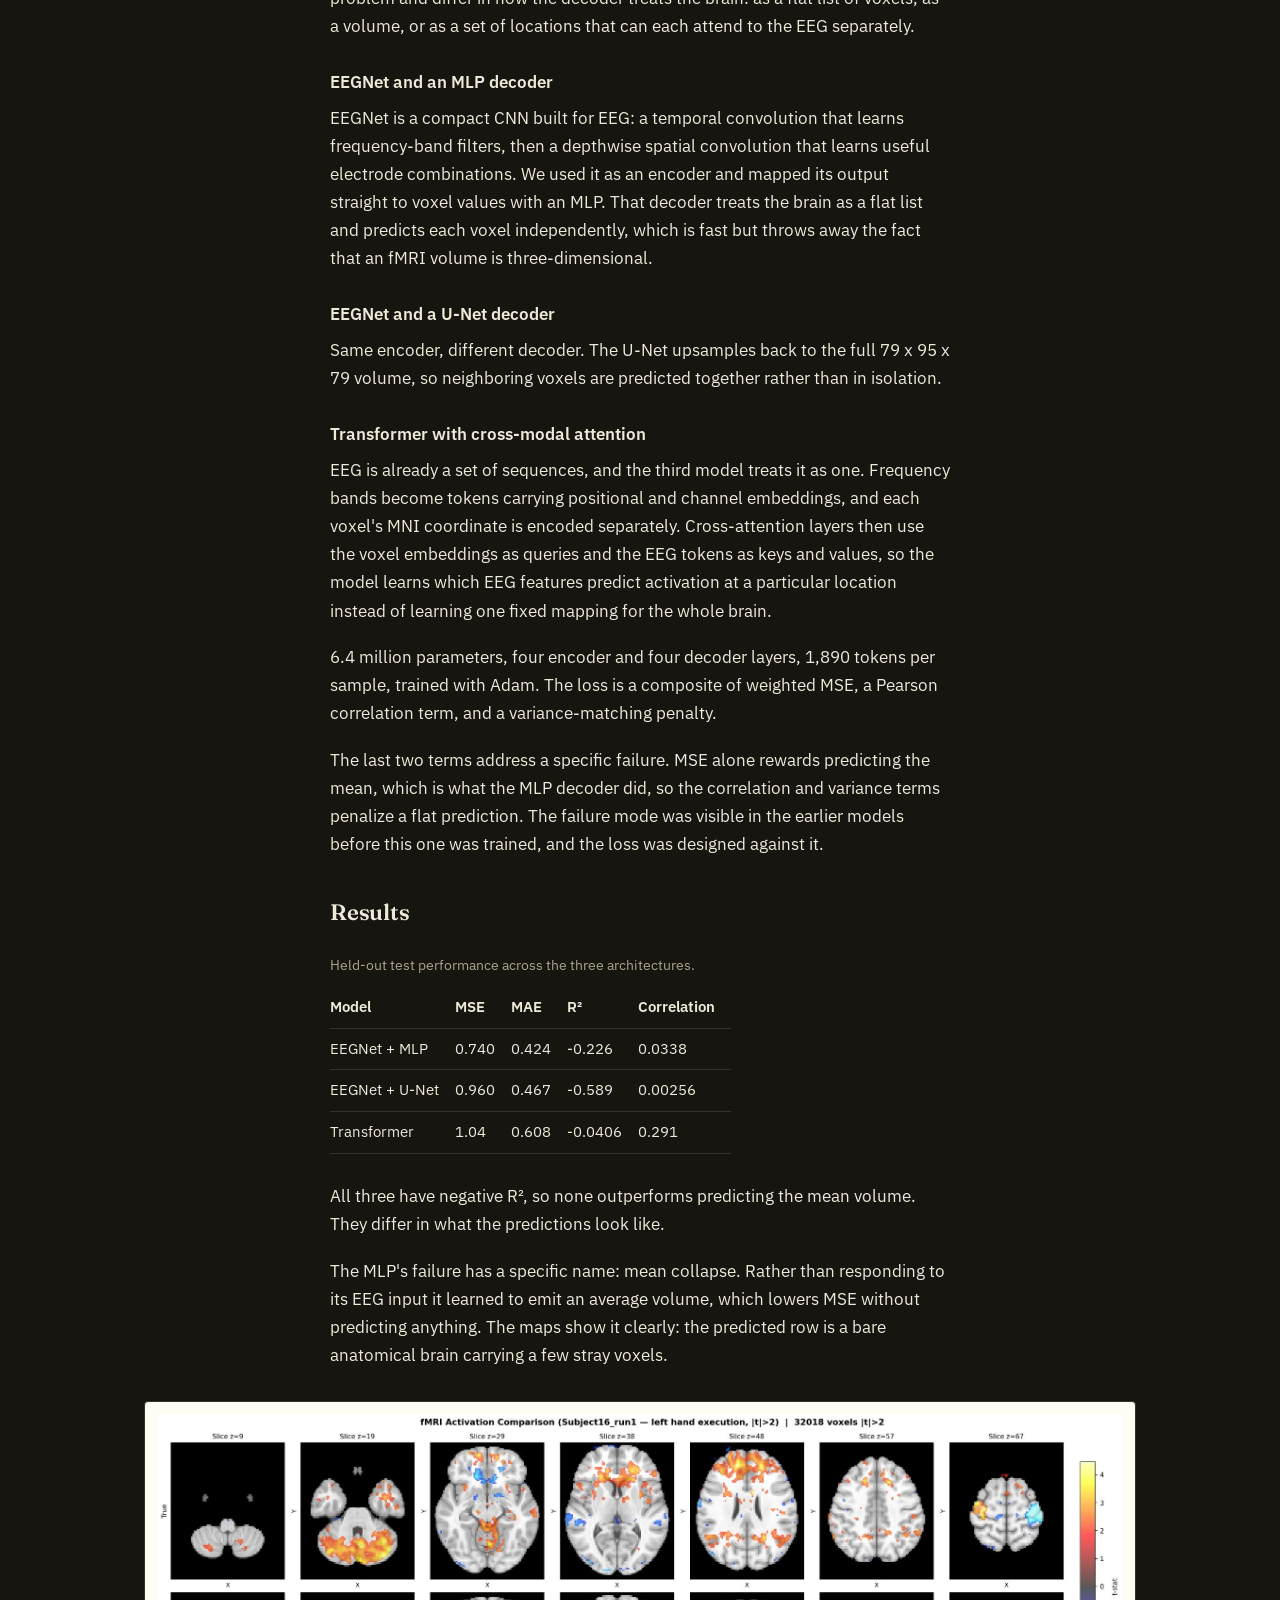
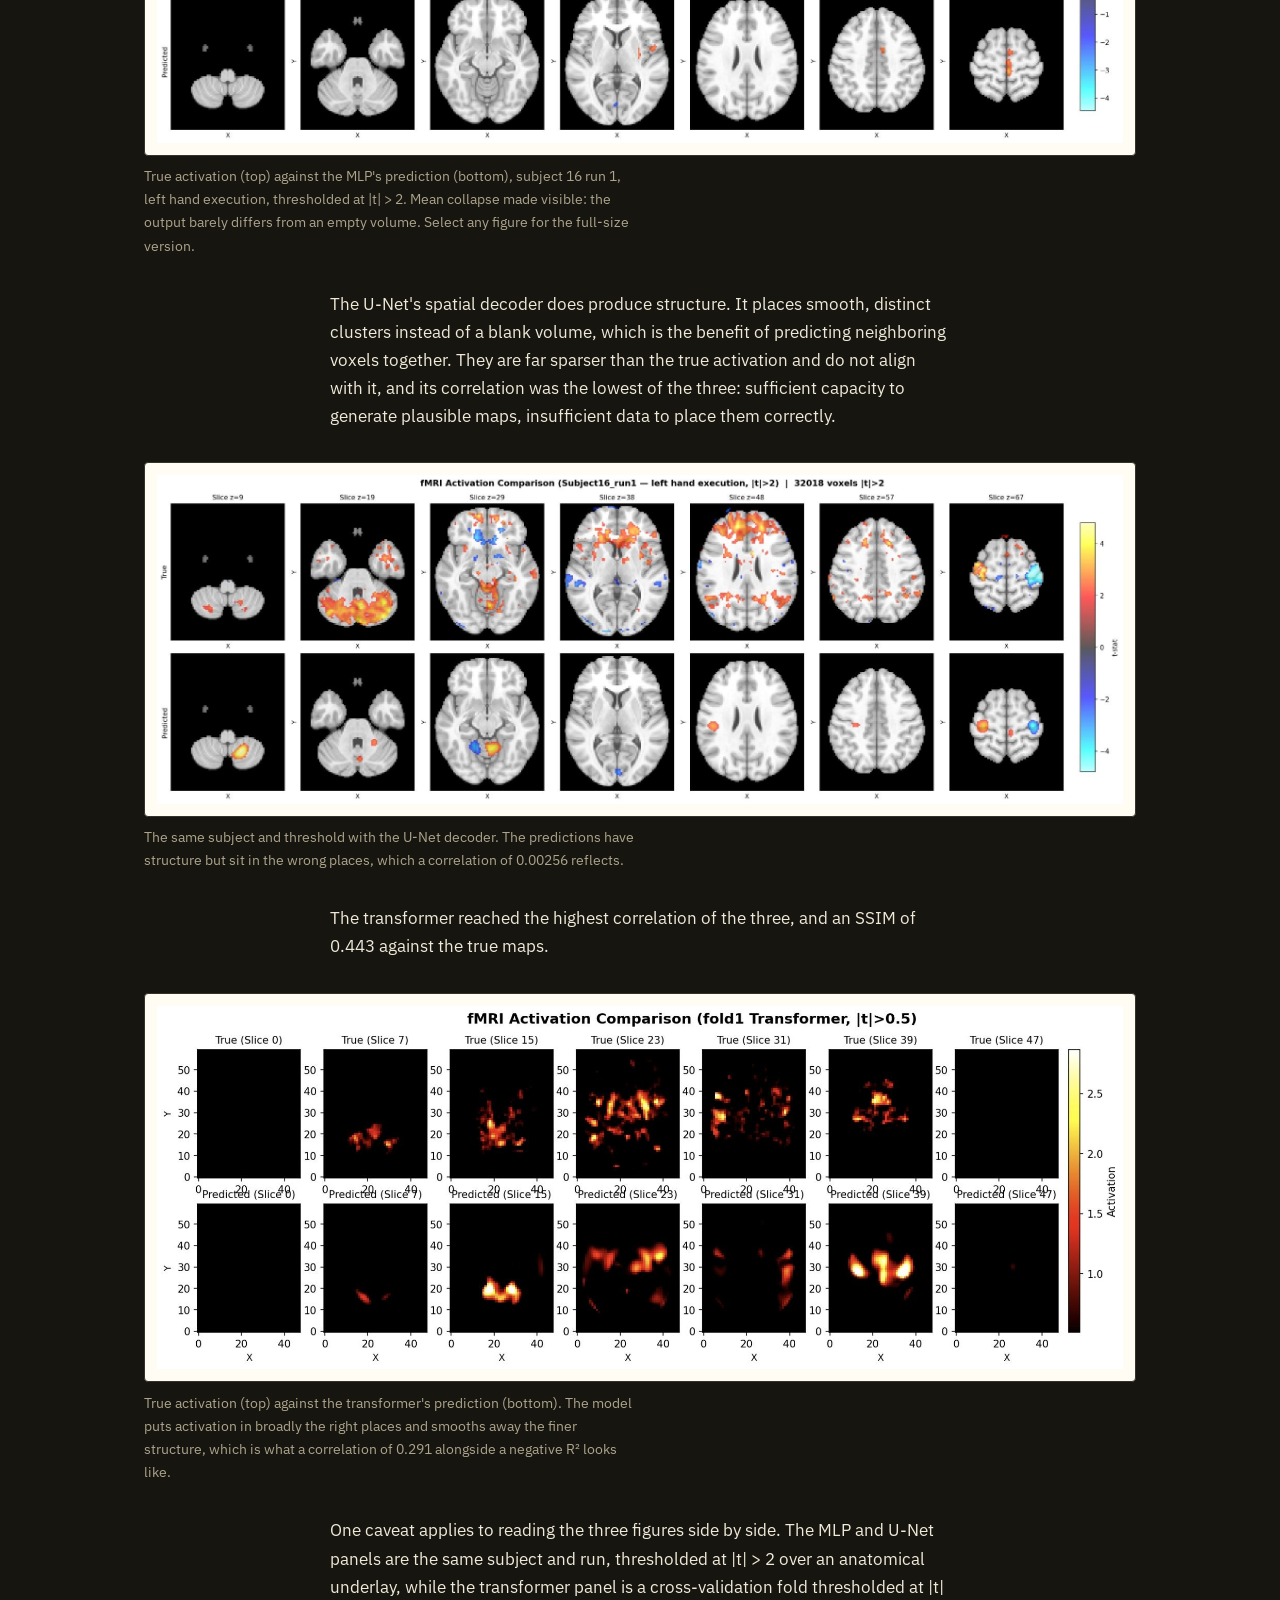
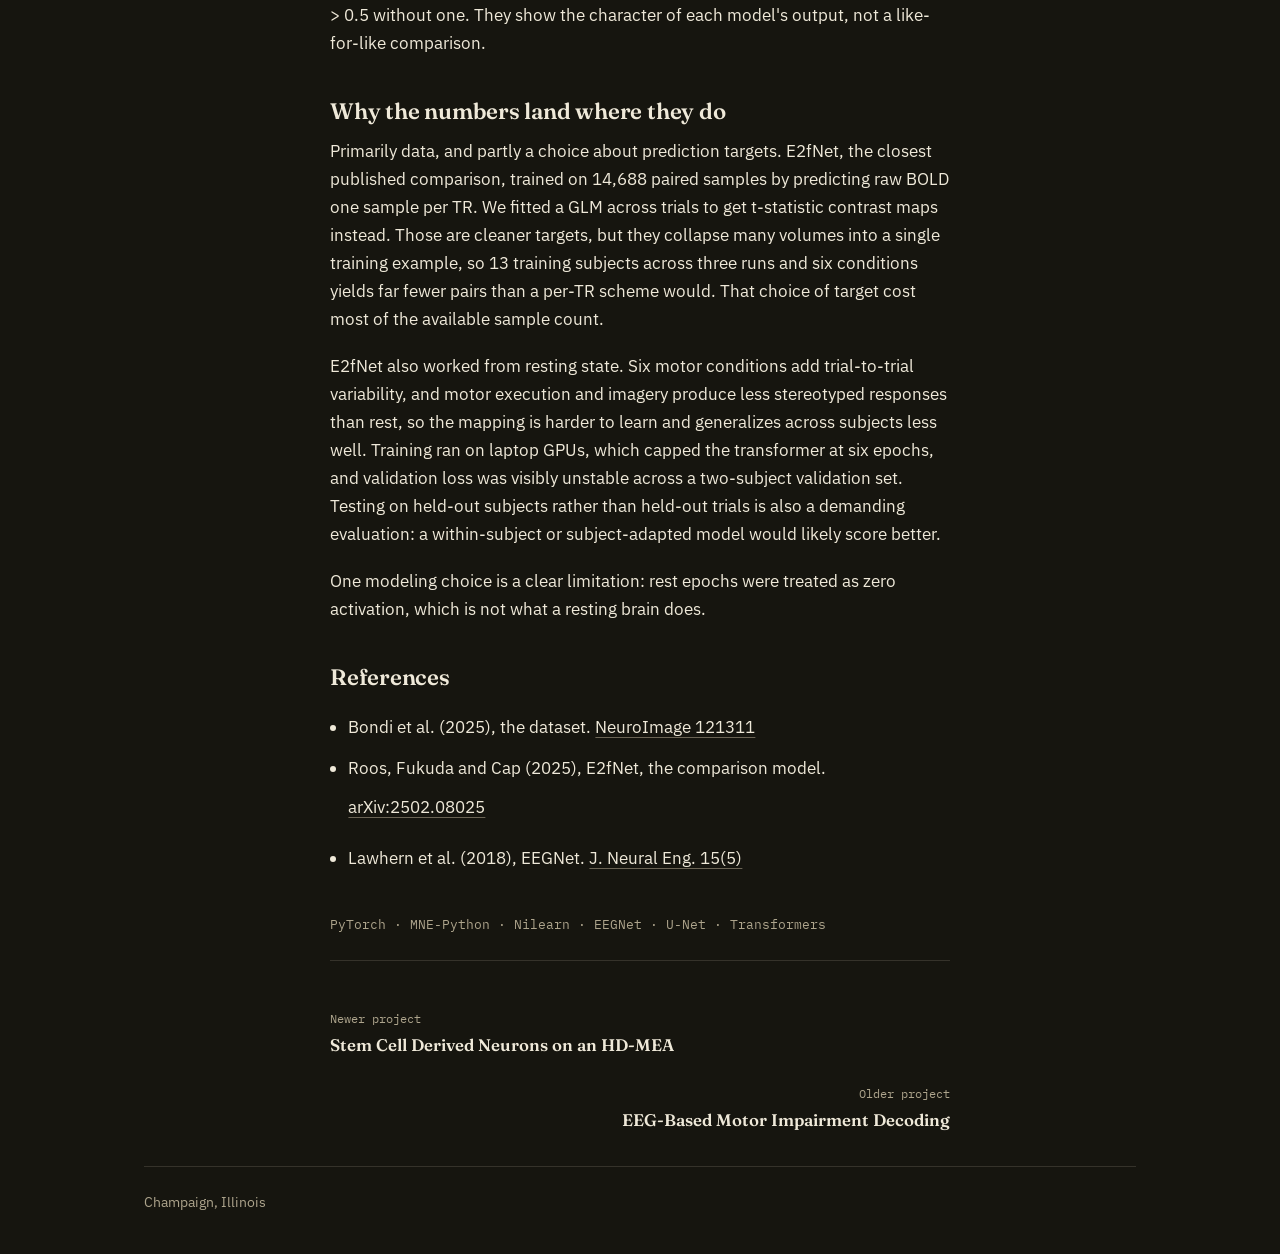
==== commit a4b01b18: "Add the cultured neuron MEA project, second in the work list" ====
--- a/eeg-fmri-reconstruction.html
+++ b/eeg-fmri-reconstruction.html
@@ -235,9 +235,9 @@
   </article>
 
   <nav class="pager" aria-label="Other projects">
-        <a class="pager__link" href="emg-hand-pose.html">
+        <a class="pager__link" href="neuron-culture-mea.html">
           <span class="pager__dir">Newer project</span>
-          <span class="pager__title">EMG Hand Pose Estimation</span>
+          <span class="pager__title">Stem Cell Derived Neurons on an HD-MEA</span>
         </a>
         <a class="pager__link pager__link--older" href="motor-impairment-decoding.html">
           <span class="pager__dir">Older project</span>
--- a/styles.css
+++ b/styles.css
@@ -434,7 +434,10 @@
   padding: 0;
   list-style: none;
 }
-.contact__list li { margin-bottom: 0.25rem; }
+/* Three stacked 44px targets sat 4px apart, which is close enough for a thumb
+   to catch the wrong one. Spacing is the other half of a usable tap target. */
+.contact__list li { margin-bottom: 0.6rem; }
+.contact__list li:last-child { margin-bottom: 0; }
 .contact__list a {
   display: inline-flex;
   align-items: center;
@@ -466,8 +469,14 @@
   the title, where a detail page has the width for it and no neighboring
   entries to line up against.
 */
+/*
+  The article column is the reading measure. Sizing it to the container instead
+  left the text against one edge of a much wider block, and the horizontal rules
+  ran on past the text, which read as unresolved rather than deliberate. Figures
+  break out beyond this column; see the breakpoint block.
+*/
 .project {
-  max-width: var(--container);
+  max-width: var(--measure);
   margin: 0 auto;
   padding: 2rem 0 1rem;
 }
@@ -520,7 +529,7 @@
   padding-bottom: 2rem;
   border-bottom: 1px solid var(--rule);
   font-size: clamp(1.0625rem, 1rem + 0.3vw, 1.1875rem);
-  max-width: 56ch;
+  max-width: none;
 }
 
 .project__stack {
@@ -667,7 +676,7 @@
   display: flex;
   flex-wrap: wrap;
   gap: 0.5rem 2rem;
-  max-width: var(--container);
+  max-width: var(--measure);
   margin: 0 auto;
   padding: 1.75rem 0 1rem;
   border-top: 1px solid var(--rule);
@@ -785,18 +794,22 @@
 
   /*
     Prose is capped at a reading measure, but a plot is not prose: a seven-slice
-    comparison at 62ch is unreadable. Figures break out to the full container
-    width instead. They share the container's left edge, so widening to the
-    container width lands exactly on its right edge and cannot overflow; the
-    min() keeps that true when the viewport is narrower than the container.
+    comparison at 62ch is unreadable. Figures widen past the column and center on
+    the viewport, so they stay symmetrical with the text above and below them.
   */
   .prose figure {
     width: min(var(--container), calc(100vw - 2 * var(--gutter)));
+    margin-left: 50%;
+    transform: translateX(-50%);
   }
   .prose figcaption { max-width: 62ch; }
 
-  /* Opt out of the breakout for an image whose native width is smaller than the
-     container. Stretching a UI screenshot past its own pixels only blurs the
-     text that made it worth showing. */
-  .prose figure.narrow { width: auto; }
-}
+  /* Opt out for an image whose native width is smaller than the column: it stays
+     in the text column rather than breaking out, and stretching a UI screenshot
+     past its own pixels only blurs the text that made it worth showing. */
+  .prose figure.narrow {
+    width: auto;
+    margin-left: 0;
+    transform: none;
+  }
+}
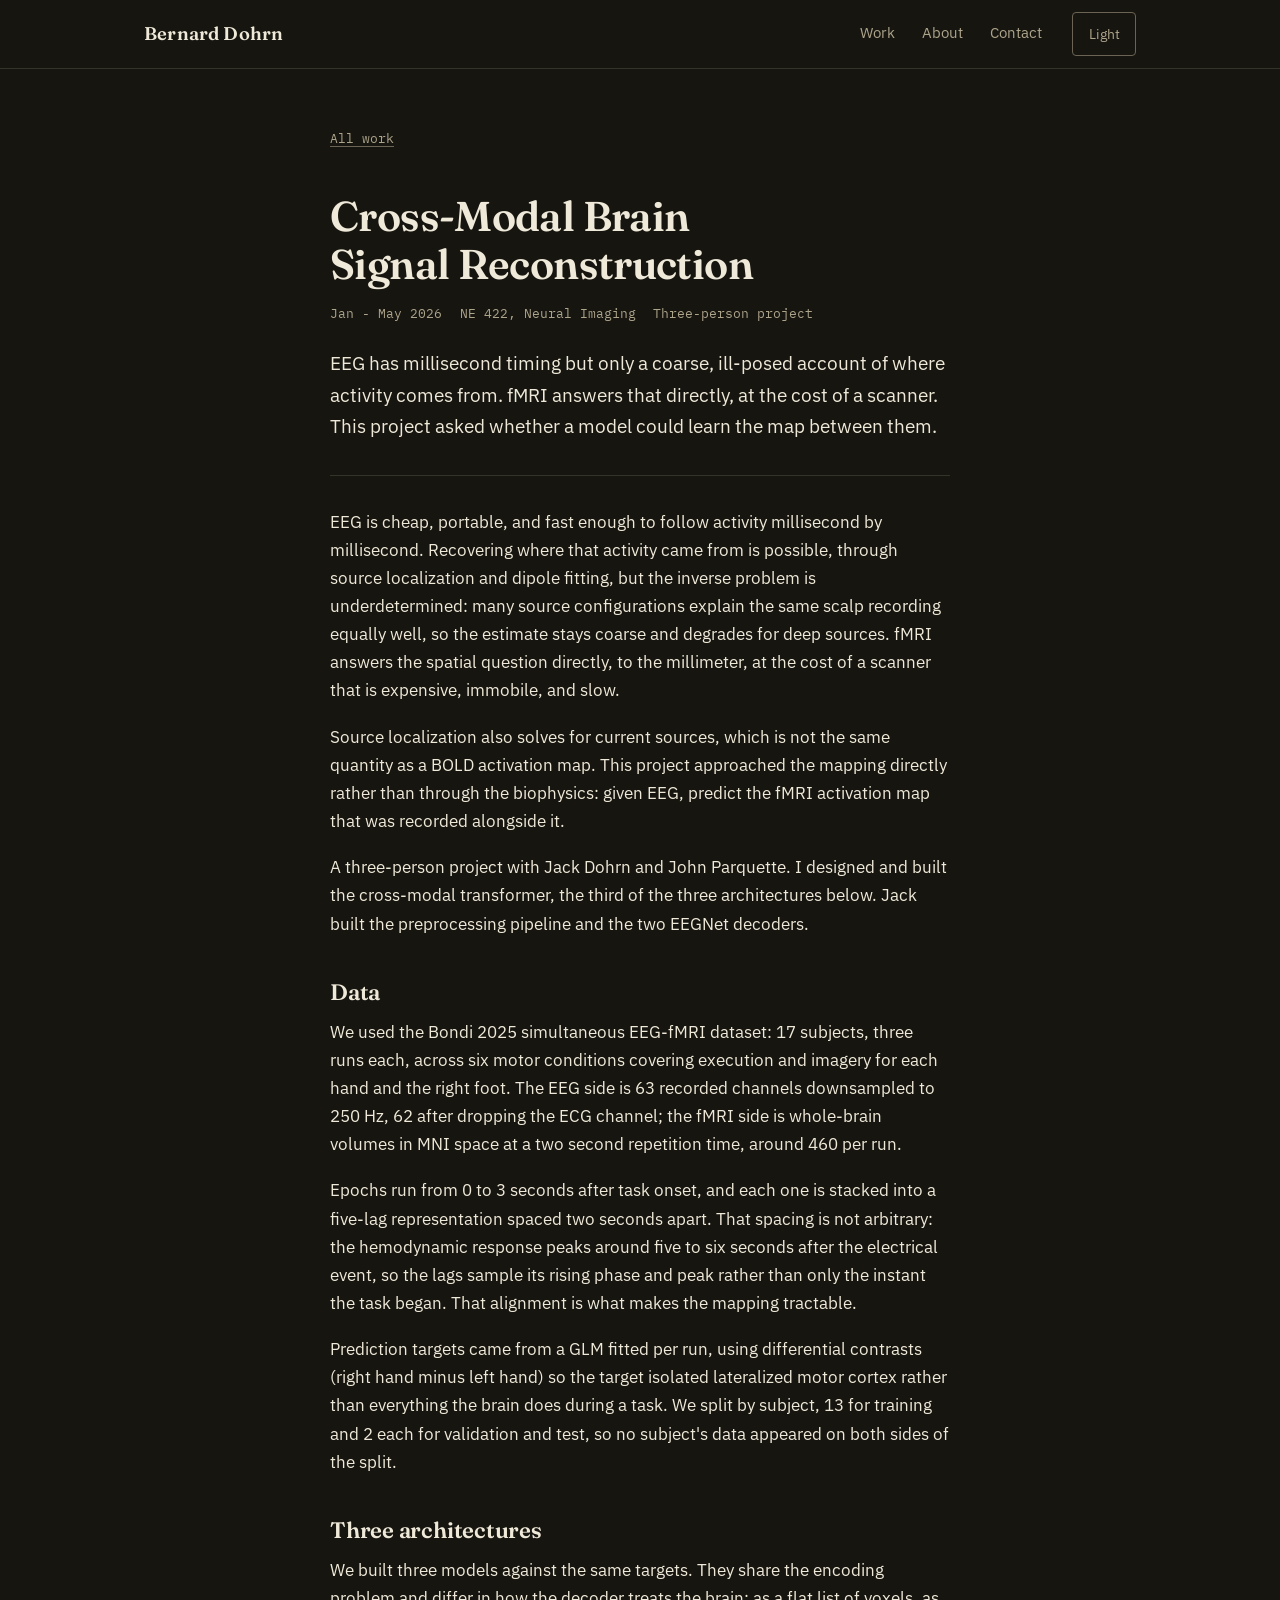
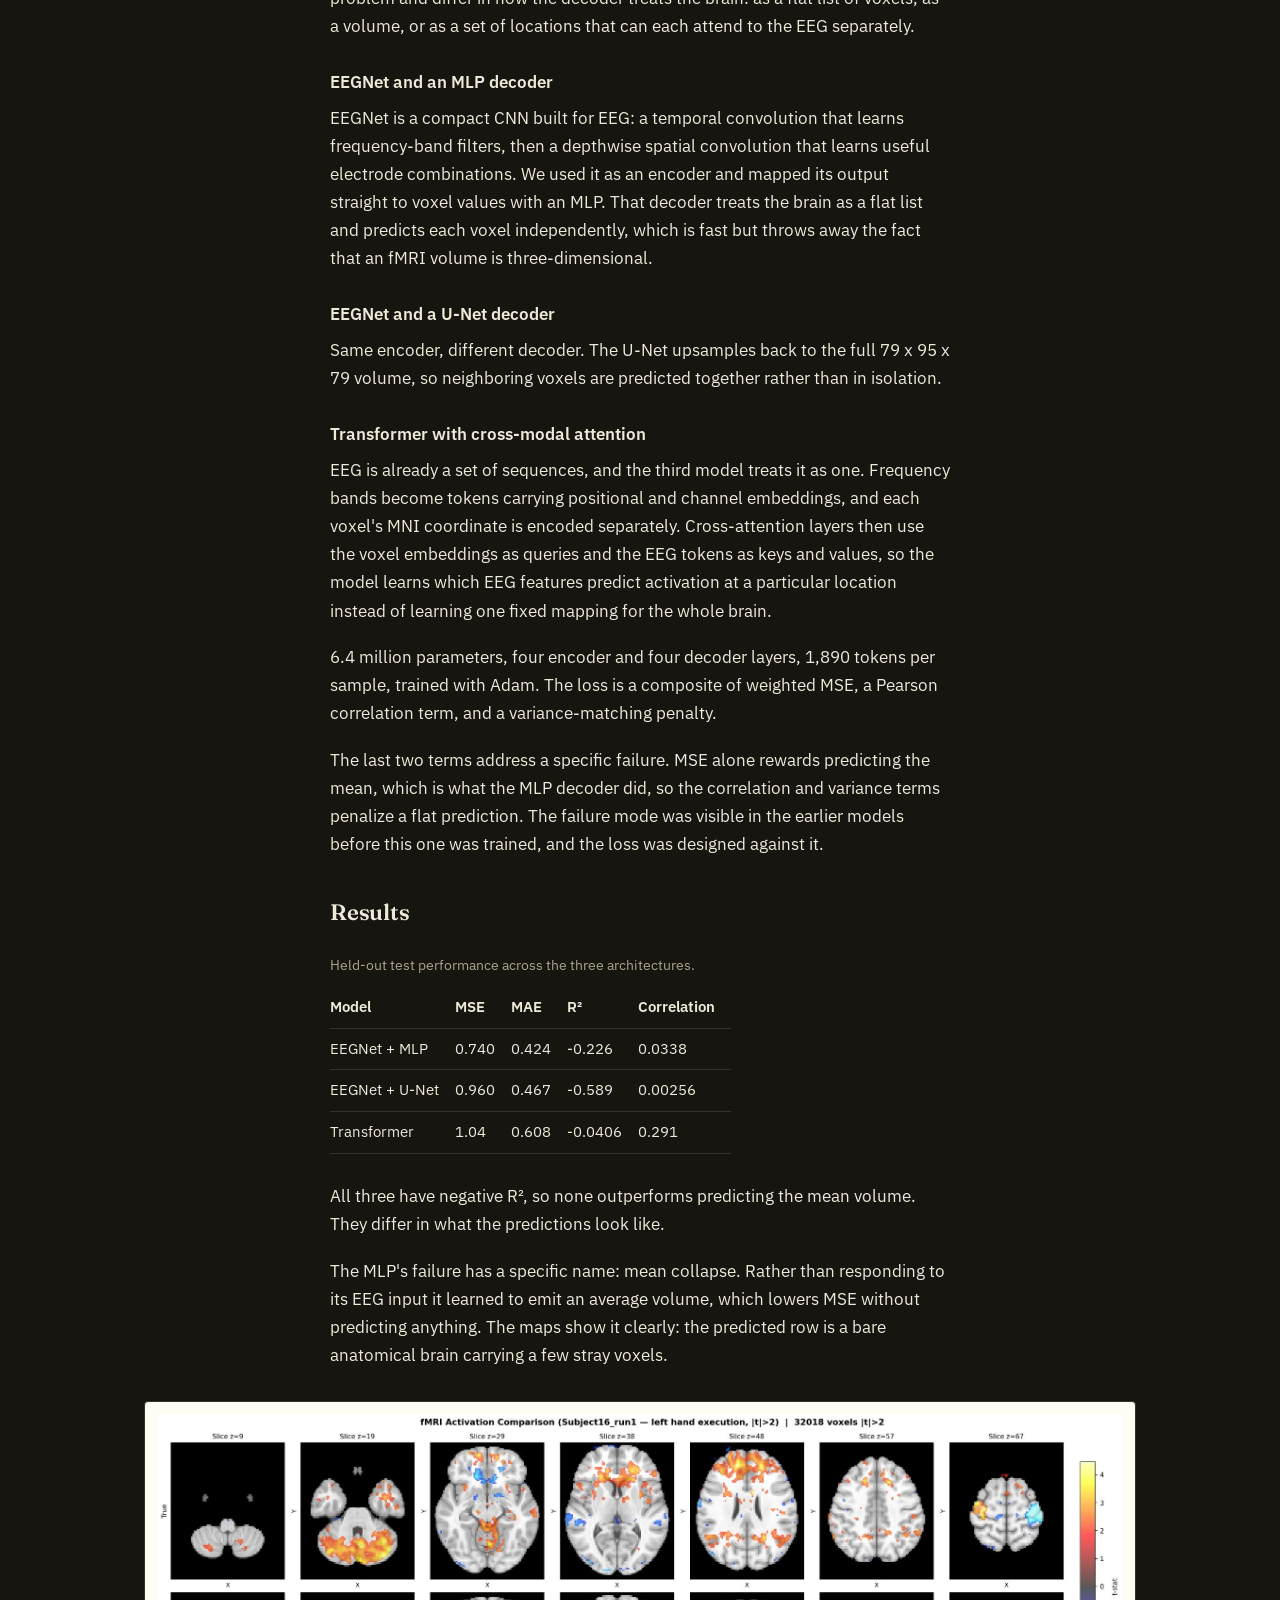
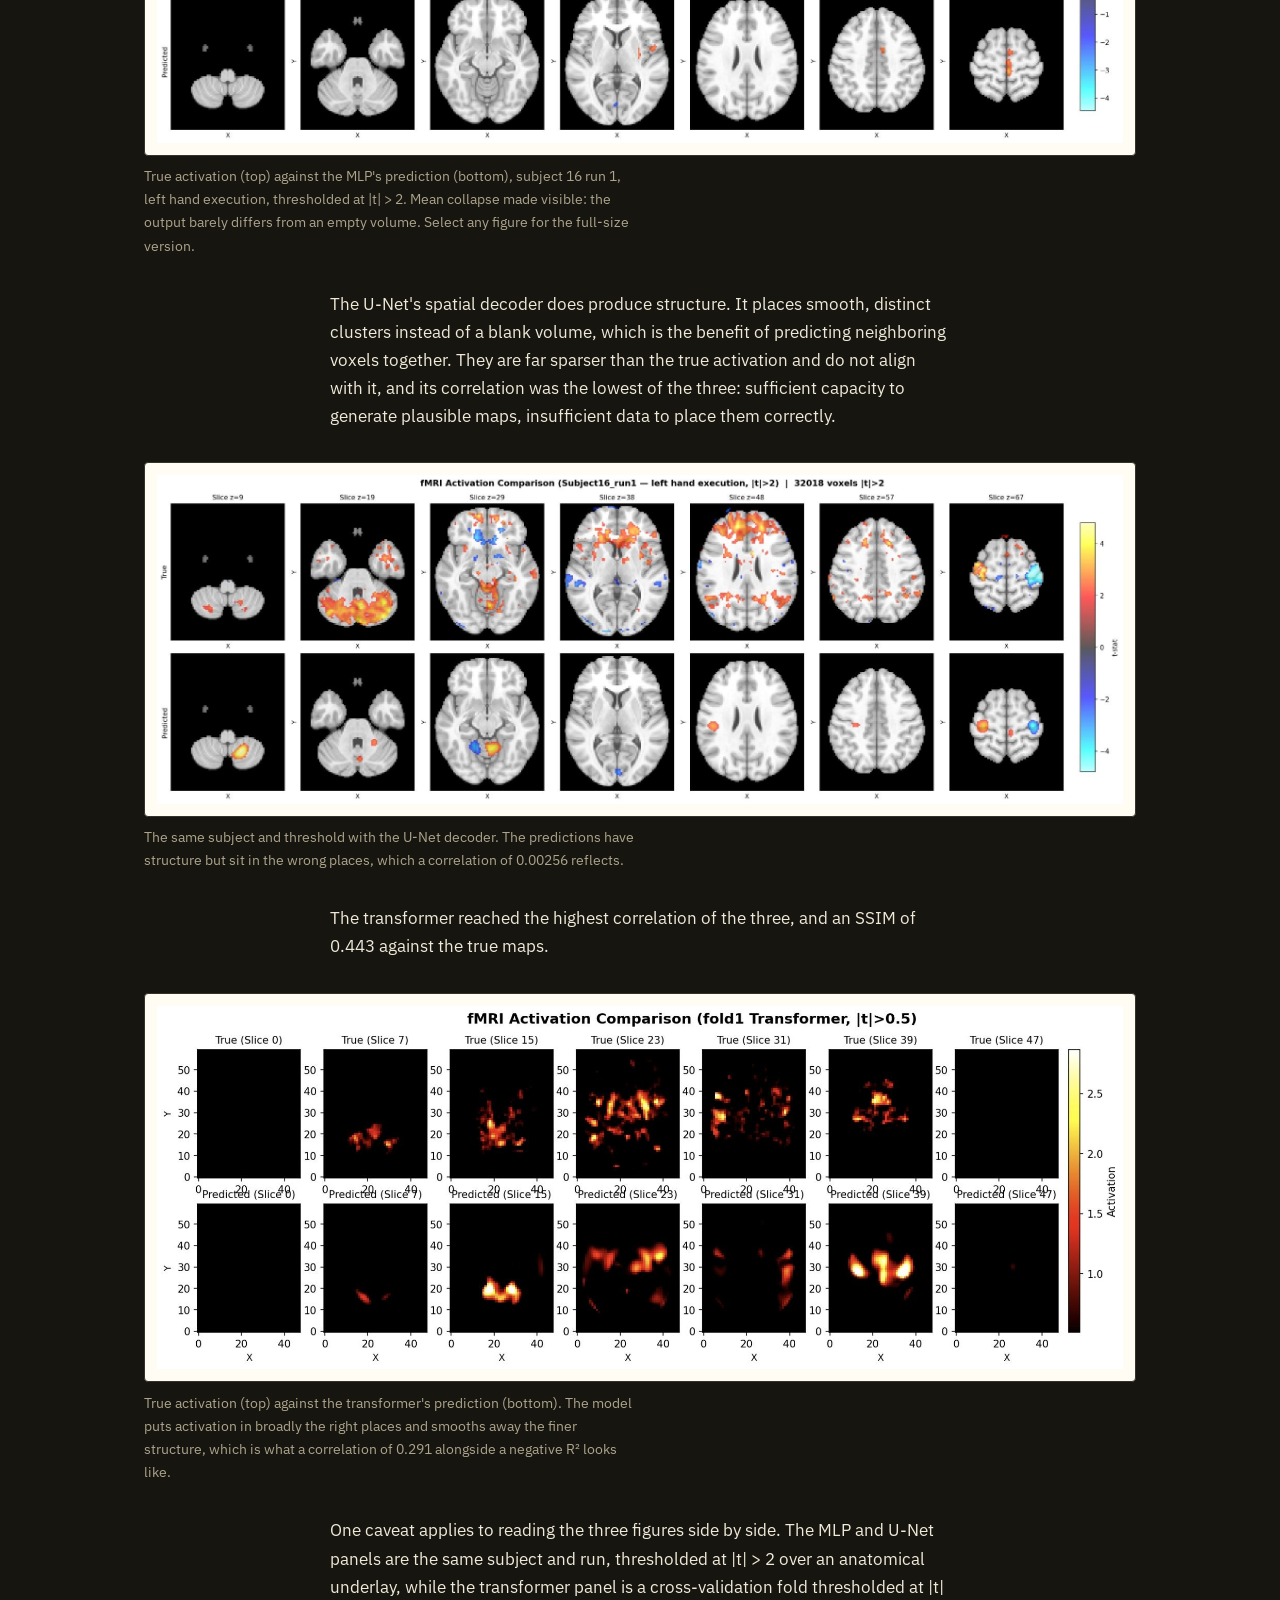
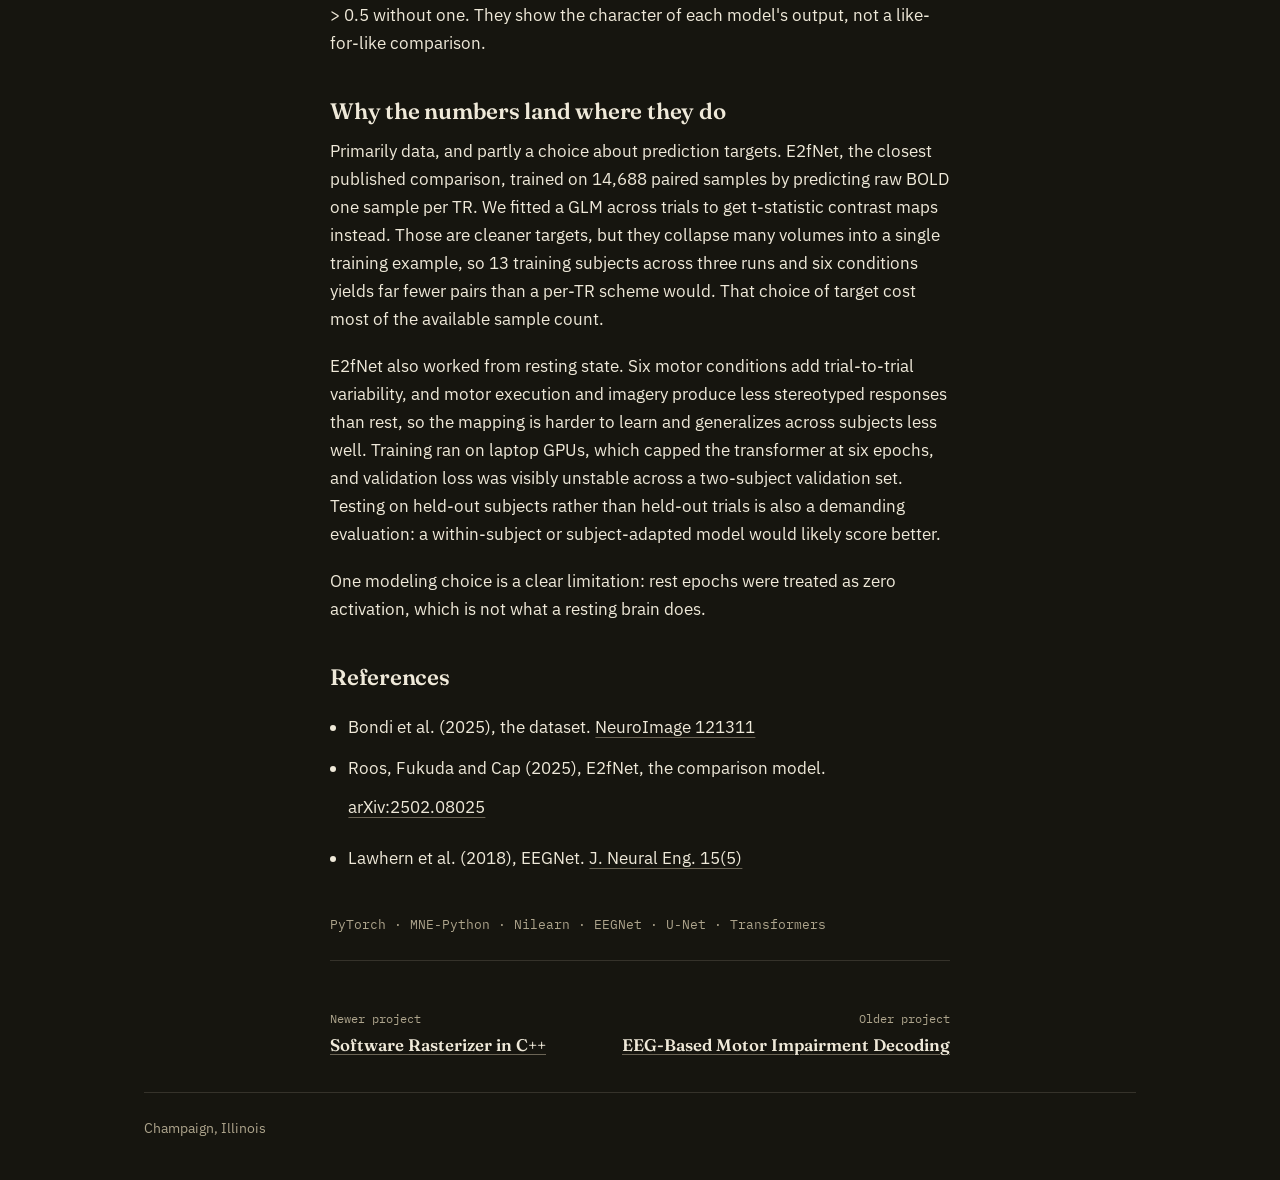
==== commit a12d6936: "Add the CS 418 software rasterizer; give research and leadership their own About rows The rasterizer" ====
--- a/eeg-fmri-reconstruction.html
+++ b/eeg-fmri-reconstruction.html
@@ -235,9 +235,9 @@
   </article>
 
   <nav class="pager" aria-label="Other projects">
-        <a class="pager__link" href="neuron-culture-mea.html">
+        <a class="pager__link" href="software-rasterizer.html">
           <span class="pager__dir">Newer project</span>
-          <span class="pager__title">Stem Cell Derived Neurons on an HD-MEA</span>
+          <span class="pager__title">Software Rasterizer in C++</span>
         </a>
         <a class="pager__link pager__link--older" href="motor-impairment-decoding.html">
           <span class="pager__dir">Older project</span>
--- a/styles.css
+++ b/styles.css
@@ -704,17 +704,26 @@
   font-family: var(--font-serif);
   font-size: 1.05rem;
   font-weight: 600;
+  text-decoration: underline;
+  text-decoration-color: var(--edge);
+  text-decoration-thickness: 1px;
+  text-underline-offset: 0.16em;
 }
 .pager__link:hover .pager__title {
+  text-decoration-color: var(--accent);
+  text-decoration-thickness: 2px;
+}
+
+/* Index entry titles link through. They carry the same underline every other
+   link on the site has, in the muted edge color so six of them do not read as a
+   wall of rules, and it thickens to the accent on hover. Without a resting
+   underline there was no affordance at all on a touch screen, where hover
+   never happens. */
+.entry__title a {
   text-decoration: underline;
-  text-decoration-color: var(--accent);
-  text-underline-offset: 0.22em;
-}
-
-/* Index entry titles link through.
-   No resting underline: an underline on every heading turns the list into a
-   wall of rules. It appears on hover and focus, where it confirms the target. */
-.entry__title a {
+  text-decoration-color: var(--edge);
+  text-decoration-thickness: 1px;
+  text-underline-offset: 0.16em;
   /* A one-line title is only ~27px tall, so short names like "OpenInteraction"
      fell under the 44px tap minimum while longer ones passed purely because
      they wrapped. The padding buys the hit area; the matching negative margin
@@ -722,13 +731,10 @@
   display: inline-block;
   padding: 0.6rem 0;
   margin: -0.6rem 0;
-  text-decoration: none;
   color: inherit;
 }
 .entry__title a:hover {
-  text-decoration: underline;
   text-decoration-color: var(--accent);
-  text-underline-offset: 0.16em;
   text-decoration-thickness: 2px;
 }
 
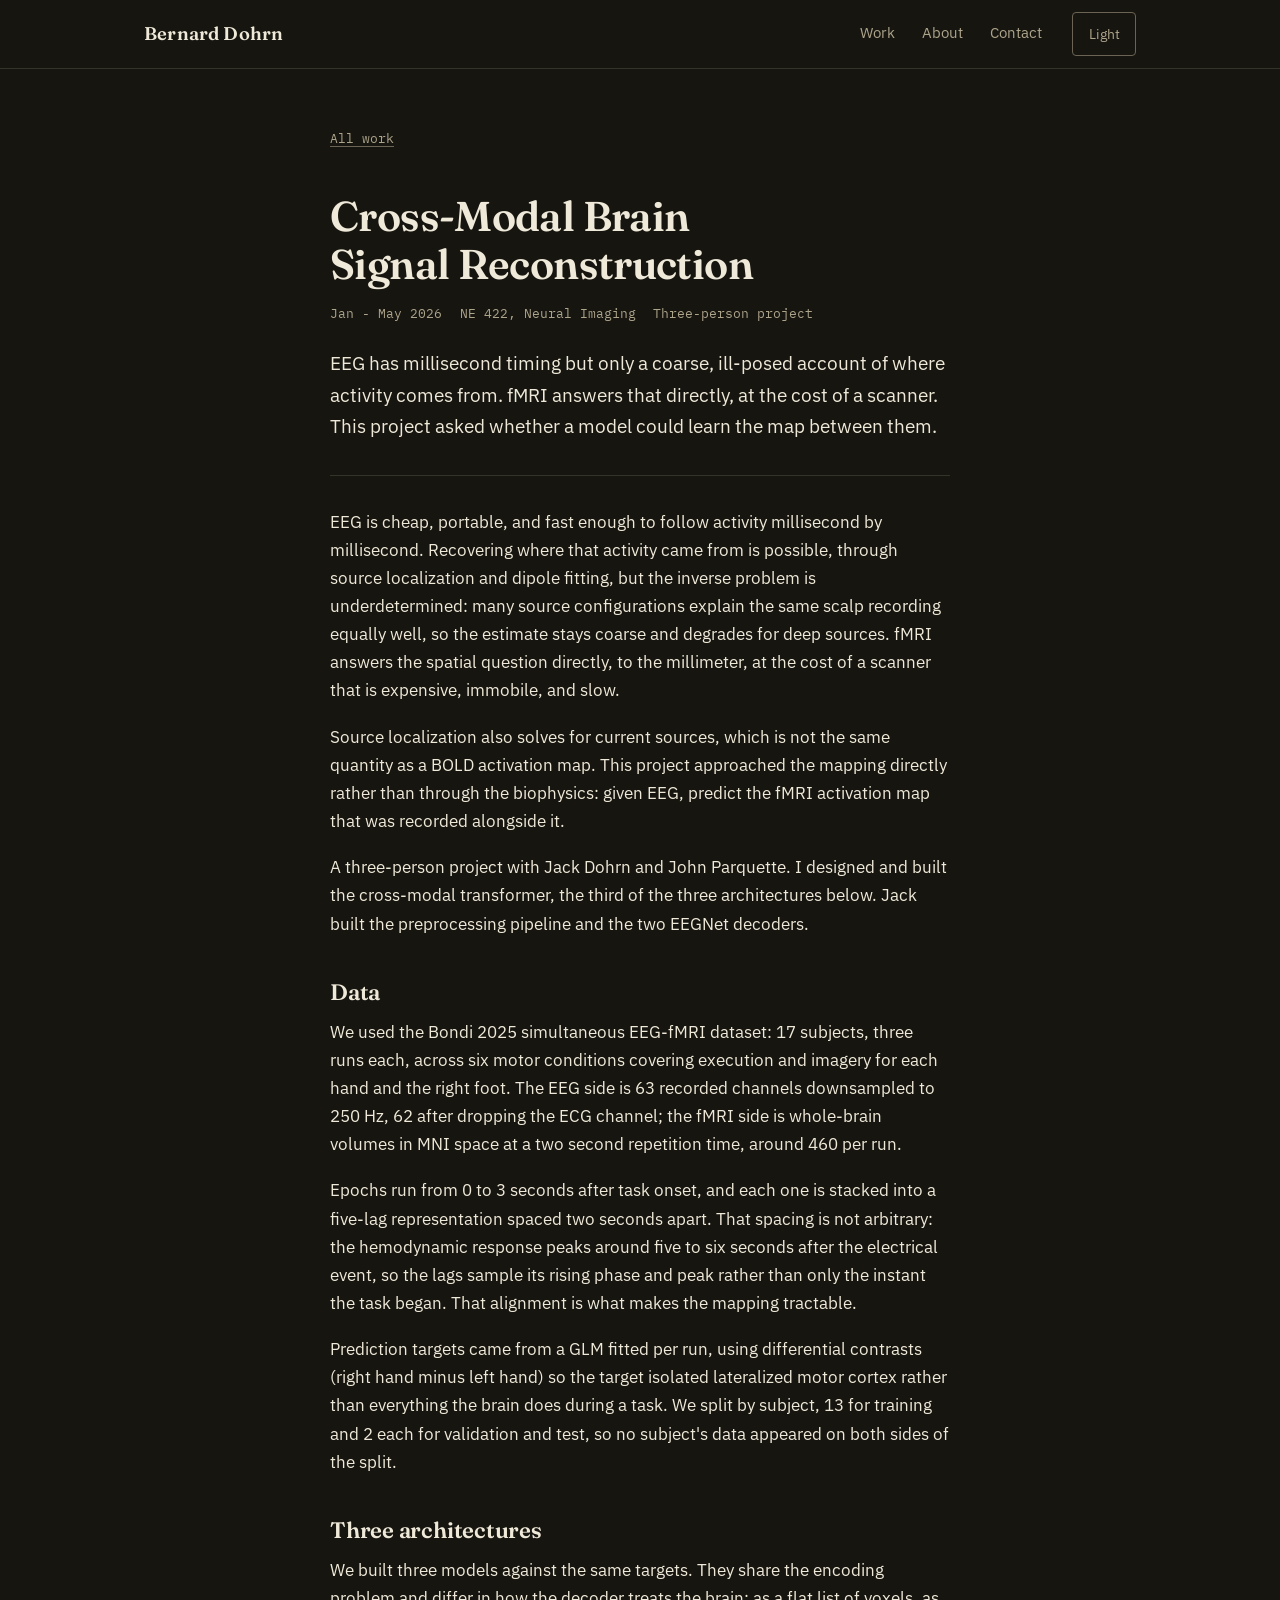
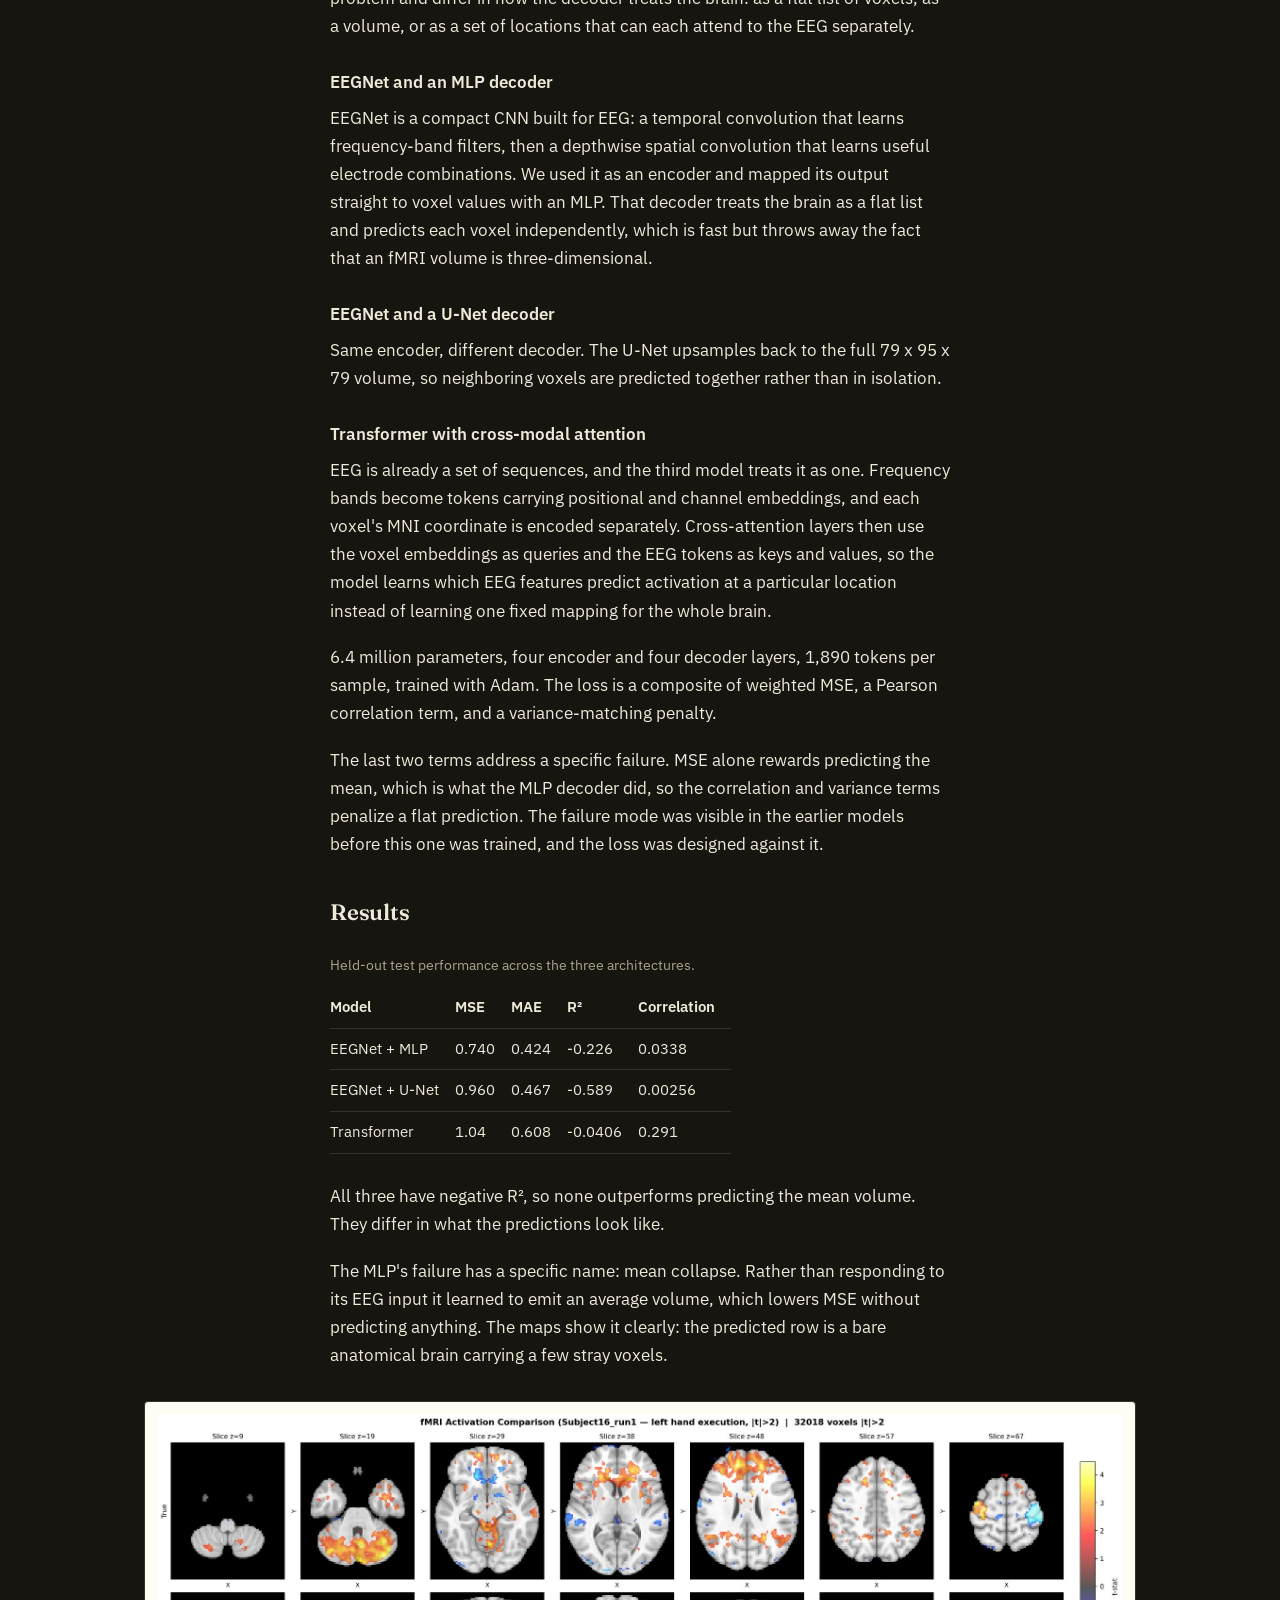
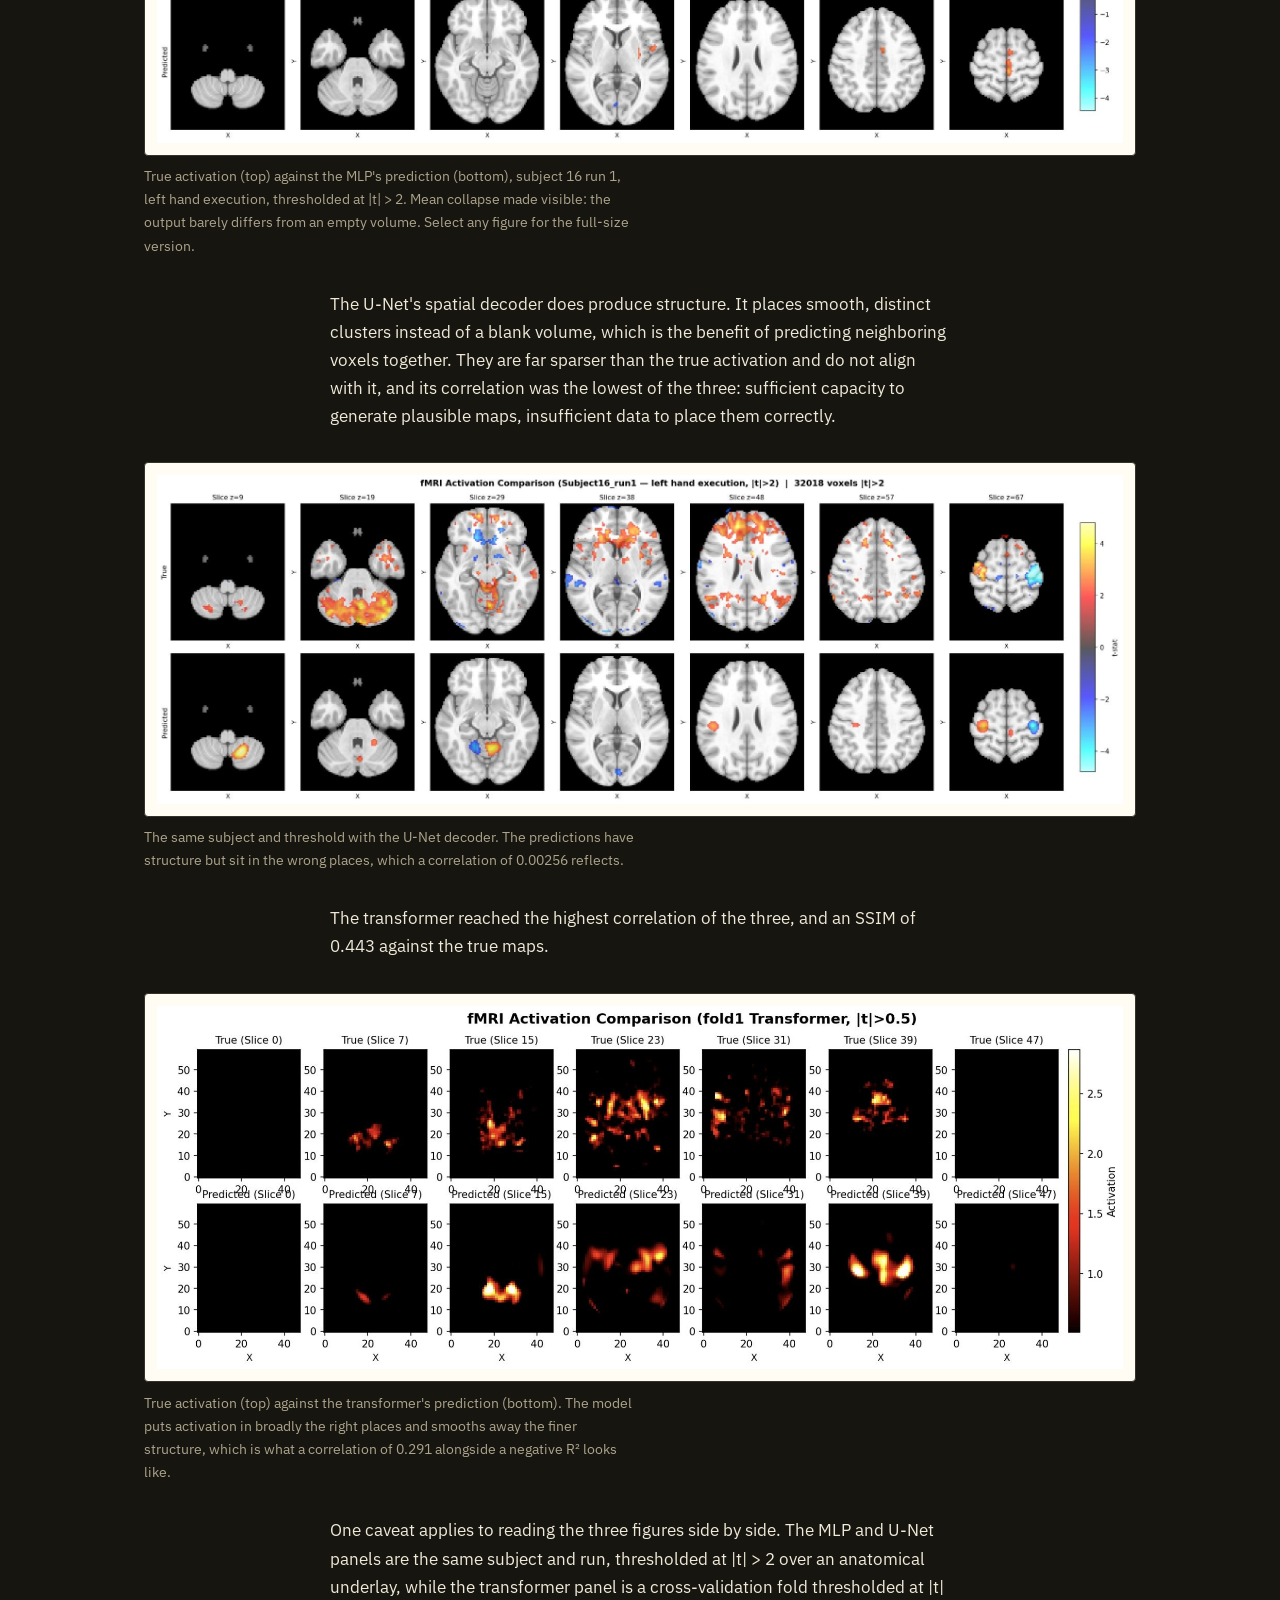
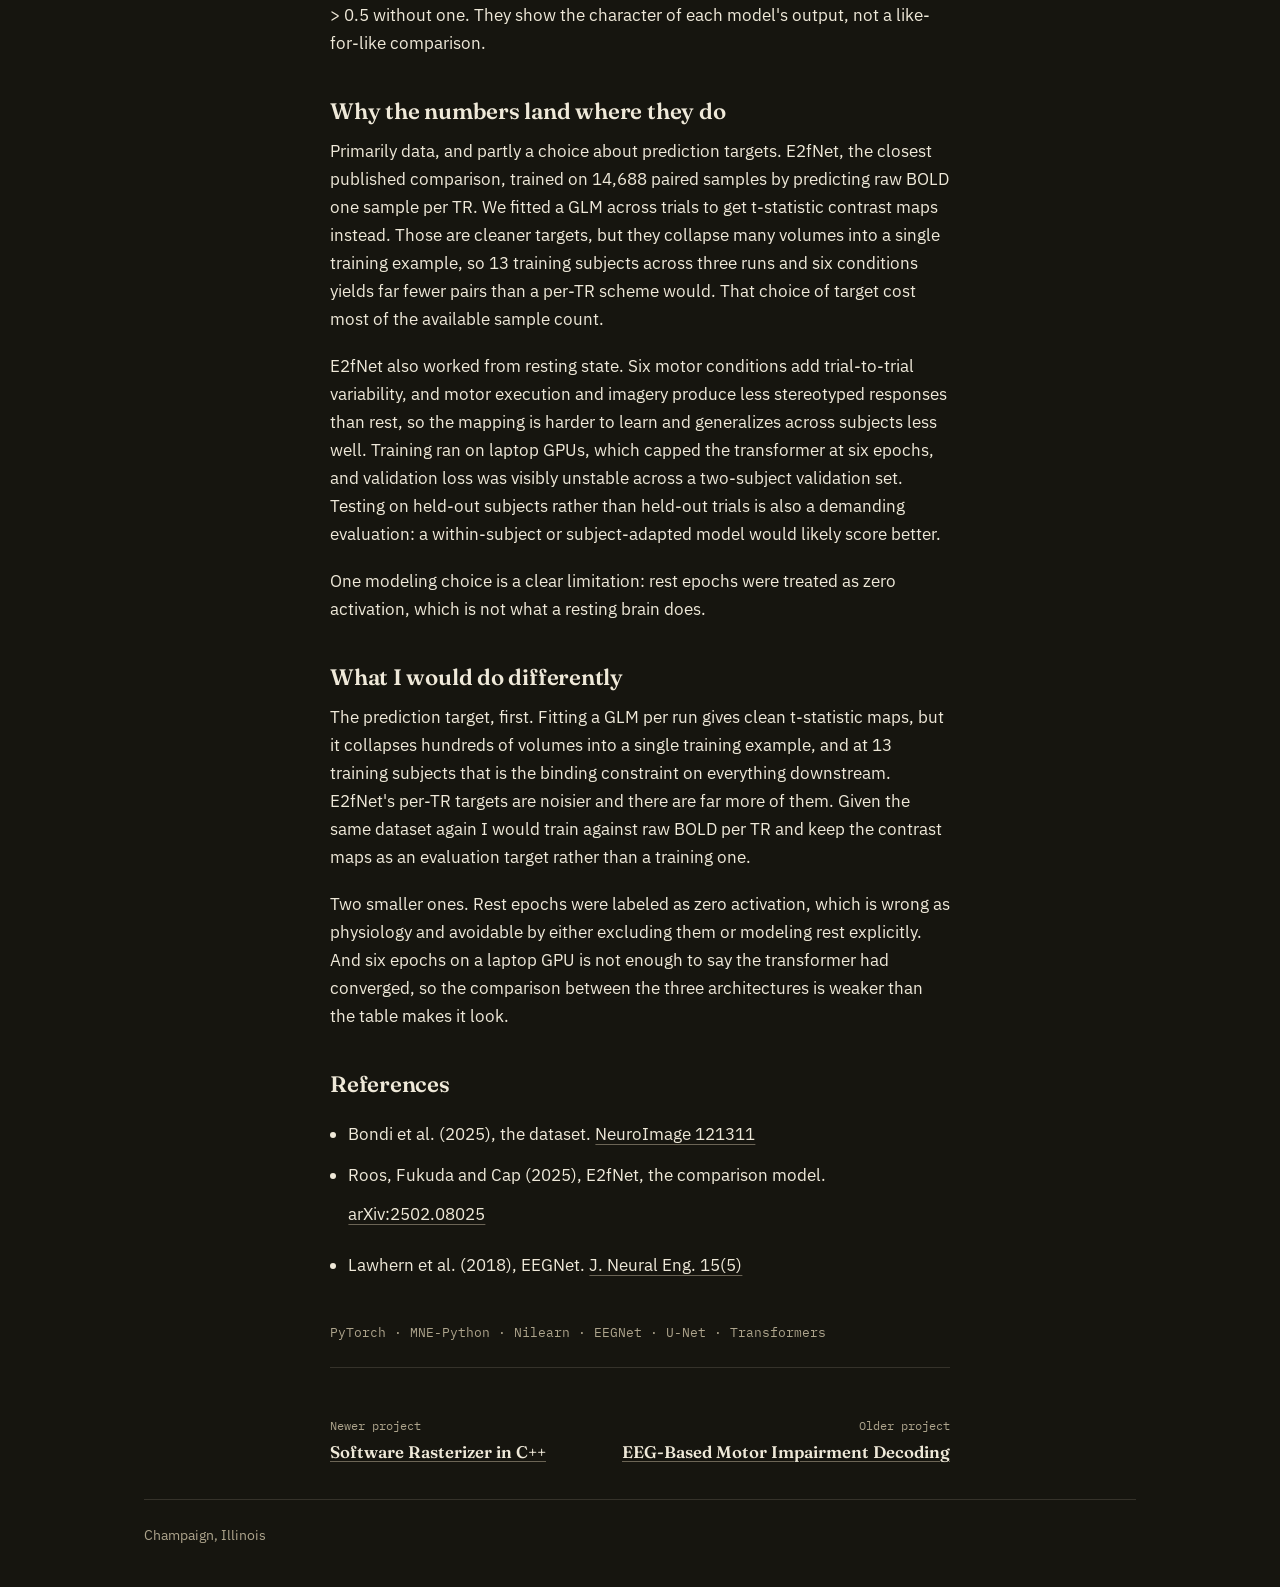
==== commit 2f0c12eb: "Make each project page show the reasoning behind its decisions Adds a 'What I would do differently' " ====
--- a/eeg-fmri-reconstruction.html
+++ b/eeg-fmri-reconstruction.html
@@ -218,6 +218,20 @@
       <p>One modeling choice is a clear limitation: rest epochs were treated as zero activation, which
         is not what a resting brain does.</p>
 
+      <h2>What I would do differently</h2>
+
+      <p>The prediction target, first. Fitting a GLM per run gives clean t-statistic maps, but it
+        collapses hundreds of volumes into a single training example, and at 13 training
+        subjects that is the binding constraint on everything downstream. E2fNet's per-TR
+        targets are noisier and there are far more of them. Given the same dataset again I
+        would train against raw BOLD per TR and keep the contrast maps as an evaluation
+        target rather than a training one.</p>
+
+      <p>Two smaller ones. Rest epochs were labeled as zero activation, which is wrong as physiology
+        and avoidable by either excluding them or modeling rest explicitly. And six epochs on
+        a laptop GPU is not enough to say the transformer had converged, so the comparison
+        between the three architectures is weaker than the table makes it look.</p>
+
       <h2>References</h2>
 
       <ul>
